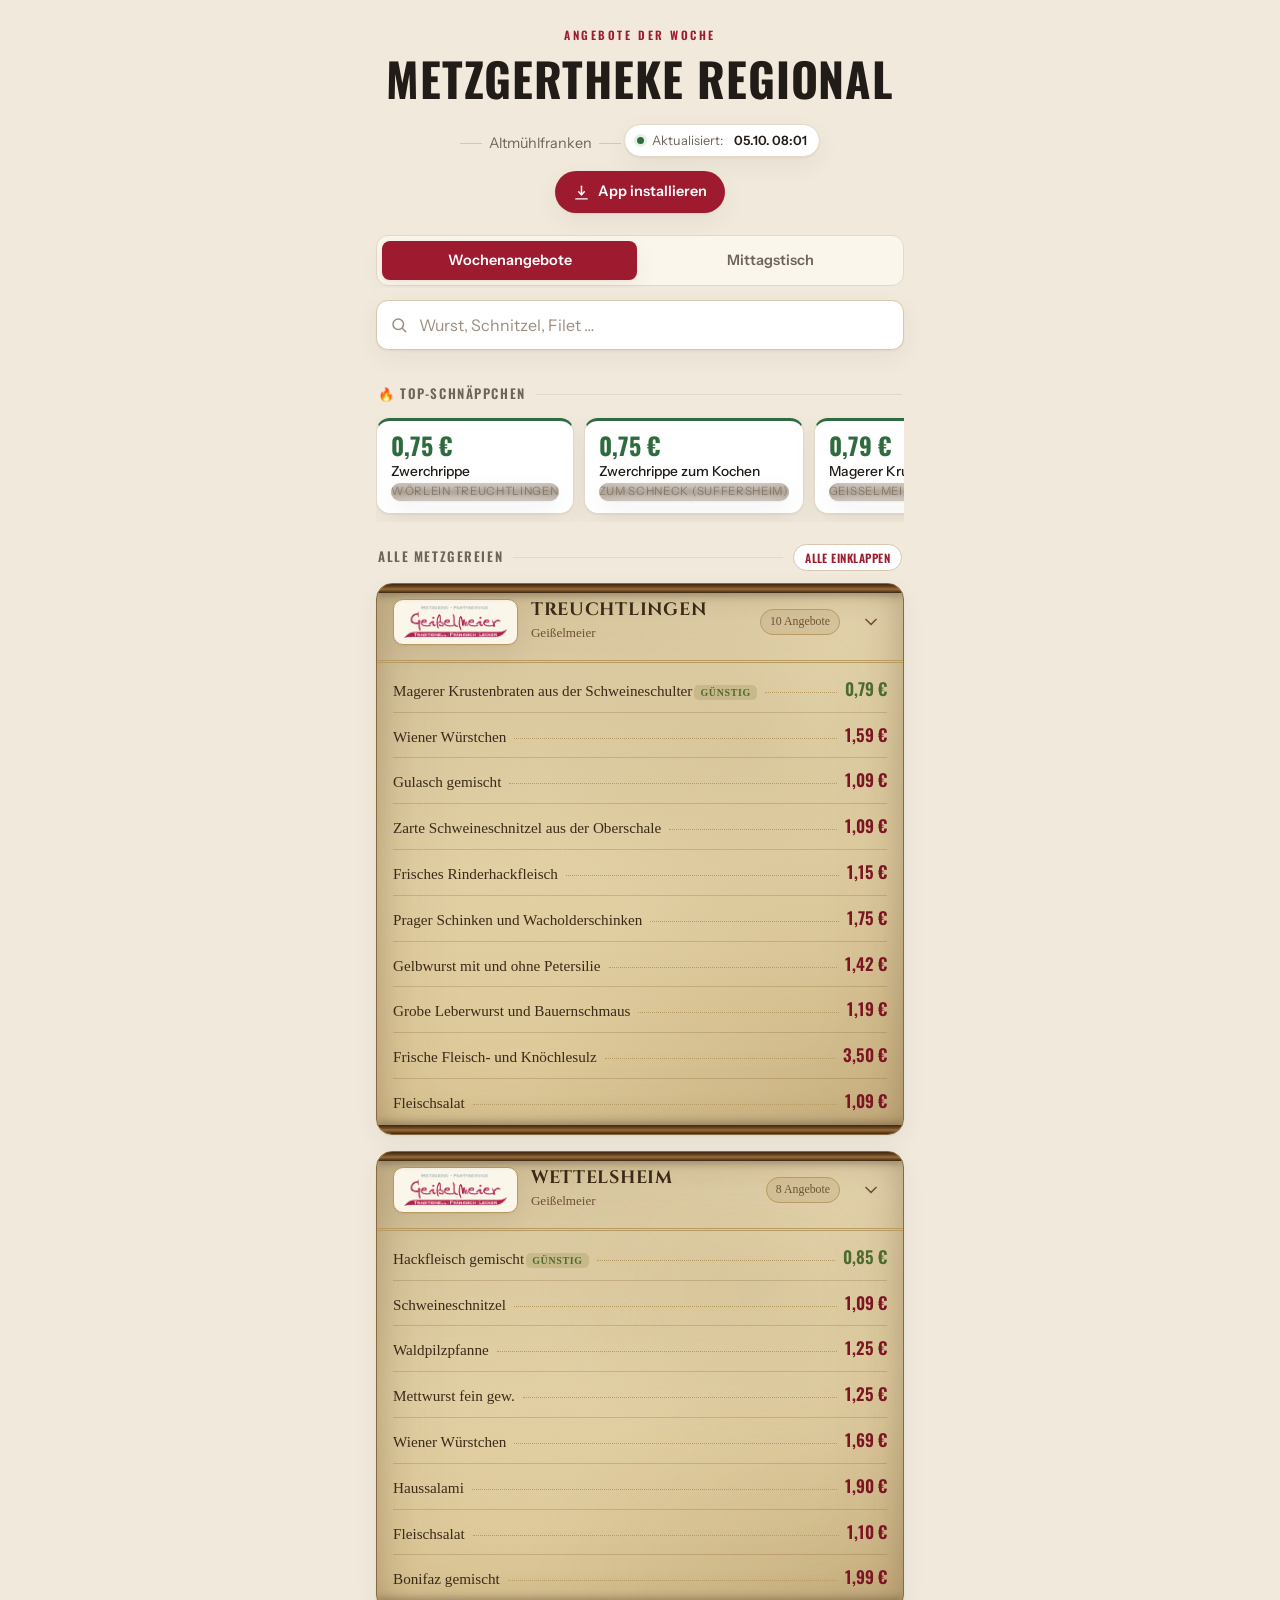
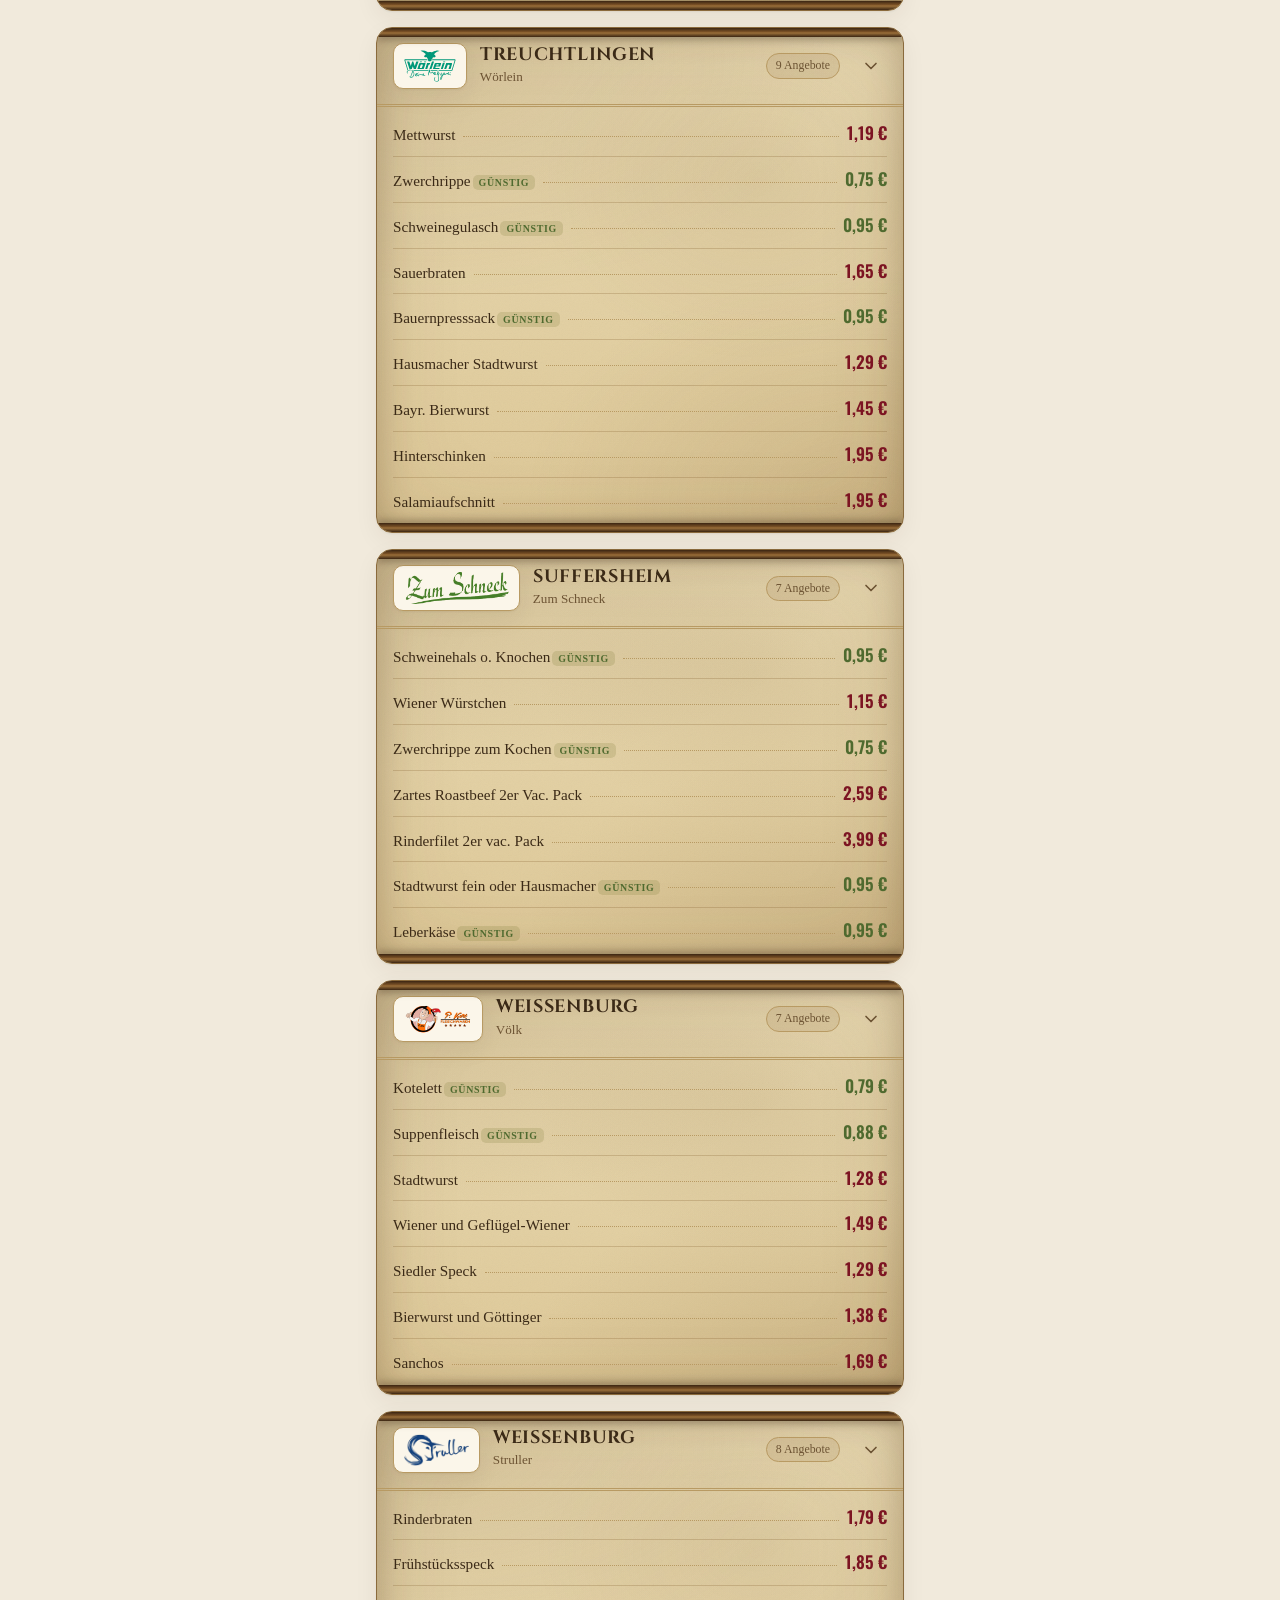
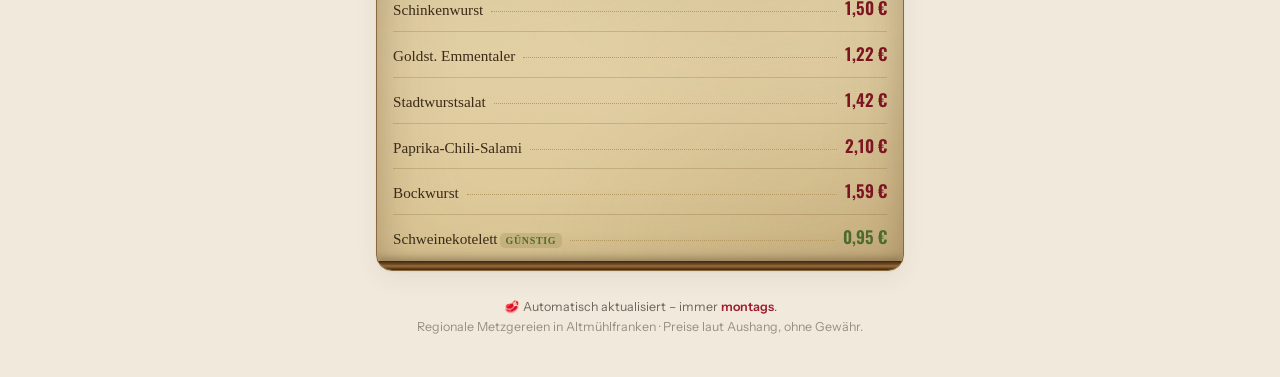
==== index.html @ 132f5a50 "Metzgertheke Online: Web-App + kostenloser Gemini-Scraper (GitHub Actions) + GitHub Pages Portierung" ====
<!doctype html>
<html lang="de">
<head>
<meta charset="utf-8">
<meta name="viewport" content="width=device-width, initial-scale=1, viewport-fit=cover">
<title>Metzgertheke Regional</title>
<meta name="description" content="Wöchentliche Angebote regionaler Metzgereien in Altmühlfranken.">
<meta name="theme-color" content="#F1EADC" media="(prefers-color-scheme: light)">
<meta name="theme-color" content="#161210" media="(prefers-color-scheme: dark)">
<meta name="apple-mobile-web-app-capable" content="yes">
<meta name="mobile-web-app-capable" content="yes">
<meta name="apple-mobile-web-app-title" content="Metzgertheke Regional">
<meta name="apple-mobile-web-app-status-bar-style" content="default">
<link rel="manifest" href="manifest.json">
<link rel="icon" type="image/svg+xml" href="icon.svg">
<link rel="apple-touch-icon" href="apple-touch-icon.png">
<link rel="preconnect" href="https://fonts.googleapis.com">
<link rel="preconnect" href="https://fonts.gstatic.com" crossorigin>
<link rel="stylesheet" href="https://fonts.googleapis.com/css2?family=Oswald:wght@400;500;600;700&family=Instrument+Sans:ital,wght@0,400;0,500;0,600;1,400&family=Cinzel:wght@600;700&display=swap">
<style>
  :root{
    --bg:#F1EADC;--surface:#FFFFFF;--surface-2:#FBF6EC;
    --ink:#211C18;--ink-soft:#6E645A;--ink-faint:#9A8E80;
    --line:#E4D9C6;--line-strong:#D6C7AE;
    --brand:#9E1B2F;--brand-ink:#7C1422;--brand-tint:#F6E6E2;
    --deal:#2F6B3E;--deal-tint:#E4F0E2;--gold:#A9781F;
    --shadow:0 1px 2px rgba(43,30,20,.06),0 8px 24px rgba(43,30,20,.06);
    --radius:16px;
  }
  @media (prefers-color-scheme:dark){:root:not([data-theme="light"]){
    --bg:#161210;--surface:#211A15;--surface-2:#271F18;
    --ink:#F2E9DB;--ink-soft:#B0A392;--ink-faint:#7E7161;
    --line:#33281E;--line-strong:#40331F;
    --brand:#E4586A;--brand-ink:#F0AAB2;--brand-tint:#3A211F;
    --deal:#82CE95;--deal-tint:#22301F;--gold:#D6A64C;
    --shadow:0 1px 2px rgba(0,0,0,.4),0 10px 30px rgba(0,0,0,.35);
  }}
  :root[data-theme="dark"]{
    --bg:#161210;--surface:#211A15;--surface-2:#271F18;
    --ink:#F2E9DB;--ink-soft:#B0A392;--ink-faint:#7E7161;
    --line:#33281E;--line-strong:#40331F;
    --brand:#E4586A;--brand-ink:#F0AAB2;--brand-tint:#3A211F;
    --deal:#82CE95;--deal-tint:#22301F;--gold:#D6A64C;
    --shadow:0 1px 2px rgba(0,0,0,.4),0 10px 30px rgba(0,0,0,.35);
  }
  *{box-sizing:border-box}
  [hidden]{display:none!important}
  html{-webkit-text-size-adjust:100%}
  body{
    margin:0;background:var(--bg);color:var(--ink);
    font-family:"Instrument Sans",system-ui,-apple-system,Segoe UI,Roboto,sans-serif;
    line-height:1.5;-webkit-font-smoothing:antialiased;
    padding:env(safe-area-inset-top) env(safe-area-inset-right) env(safe-area-inset-bottom) env(safe-area-inset-left);
  }
  img{max-width:100%}
  .wrap{max-width:560px;margin:0 auto;padding:0 16px 40px}
  header{position:relative;padding:26px 0 20px;text-align:center}
  .eyebrow{font-family:"Oswald",sans-serif;text-transform:uppercase;letter-spacing:.22em;font-weight:600;font-size:.72rem;color:var(--brand)}
  h1{font-family:"Oswald",sans-serif;font-weight:700;text-transform:uppercase;letter-spacing:.02em;font-size:clamp(2.1rem,9vw,2.9rem);line-height:.98;margin:.28em 0 .18em;text-wrap:balance}
  .region{display:inline-flex;align-items:center;gap:.5em;font-size:.9rem;color:var(--ink-soft)}
  .region::before,.region::after{content:"";width:22px;height:1px;background:var(--line-strong)}
  .stand{margin-top:14px;display:inline-flex;align-items:center;gap:8px;font-size:.8rem;color:var(--ink-soft);background:var(--surface);border:1px solid var(--line);padding:6px 12px;border-radius:999px;box-shadow:var(--shadow)}
  .stand .dot{width:7px;height:7px;border-radius:50%;background:var(--deal);box-shadow:0 0 0 3px var(--deal-tint)}
  .stand b{color:var(--ink);font-weight:600}
  .search{position:sticky;top:0;z-index:5;padding:12px 0;margin-bottom:6px;background:linear-gradient(var(--bg) 78%,transparent)}
  .search input{width:100%;font:inherit;font-size:1rem;color:var(--ink);background:var(--surface);border:1px solid var(--line-strong);border-radius:12px;padding:12px 14px 12px 42px;box-shadow:var(--shadow)}
  .search input::placeholder{color:var(--ink-faint)}
  .search input:focus{outline:none;border-color:var(--brand);box-shadow:0 0 0 3px var(--brand-tint)}
  .search .ico{position:absolute;left:14px;top:50%;transform:translateY(-50%);color:var(--ink-faint);pointer-events:none}
  .tabs{display:flex;gap:6px;background:var(--surface-2);border:1px solid var(--line);border-radius:12px;padding:5px;margin:2px 0 2px}
  .tab{flex:1;font:inherit;font-weight:600;font-size:.9rem;color:var(--ink-soft);background:none;border:none;border-radius:8px;padding:9px 6px;cursor:pointer;-webkit-tap-highlight-color:transparent;transition:background .15s,color .15s}
  .tab.is-active{background:var(--brand);color:#fff;box-shadow:var(--shadow)}
  .tab:disabled{opacity:.45;cursor:not-allowed}
  .tab:focus-visible{outline:none;box-shadow:0 0 0 3px var(--brand-tint)}
  .sec-label{display:flex;align-items:center;gap:10px;font-family:"Oswald",sans-serif;text-transform:uppercase;letter-spacing:.12em;font-weight:600;font-size:.82rem;color:var(--ink-soft);margin:22px 2px 12px}
  .sec-label .line{flex:1;height:1px;background:var(--line)}
  .deals{display:flex;gap:10px;overflow-x:auto;padding:2px 2px 8px;scroll-snap-type:x mandatory;-webkit-overflow-scrolling:touch}
  .deals::-webkit-scrollbar{height:0}
  .deal-card{scroll-snap-align:start;flex:0 0 auto;min-width:150px;background:var(--surface);border:1px solid var(--line);border-top:3px solid var(--deal);border-radius:14px;padding:12px 14px;box-shadow:var(--shadow)}
  .deal-card .price{font-family:"Oswald",sans-serif;font-weight:700;font-size:1.5rem;color:var(--deal);font-variant-numeric:tabular-nums;line-height:1}
  .deal-card .name{font-size:.86rem;font-weight:500;margin:6px 0 3px;line-height:1.25}
  .deal-card .shop{font-size:.72rem;color:var(--ink-faint);text-transform:uppercase;letter-spacing:.06em}
  .shops{display:flex;flex-direction:column;gap:16px}
  .shop{background:var(--surface);border:1px solid var(--line);border-radius:var(--radius);box-shadow:var(--shadow);overflow:hidden}
  .shop-head{display:flex;align-items:center;gap:13px;padding:15px 16px;border-bottom:1px solid var(--line);background:var(--surface-2)}
  .badge{flex:0 0 auto;width:44px;height:44px;border-radius:12px;background:var(--brand);color:#fff;display:grid;place-items:center;font-family:"Oswald",sans-serif;font-weight:700;font-size:1.25rem;box-shadow:inset 0 0 0 1px rgba(255,255,255,.12)}
  .logo-plate{flex:0 0 auto;height:46px;display:flex;align-items:center;justify-content:center;background:#fff;border:1px solid var(--line);border-radius:10px;padding:5px 10px;box-shadow:var(--shadow)}
  .logo-plate img{height:32px;width:auto;max-width:170px;object-fit:contain;display:block}
  .shop-head h2{font-family:"Oswald",sans-serif;font-weight:600;text-transform:uppercase;letter-spacing:.03em;font-size:1.12rem;line-height:1.08;margin:0}
  .shop-head .shopname{font-weight:500;font-size:.82rem;color:var(--ink-soft);margin-top:2px}
  .shop-head .count{margin-left:auto;flex:0 0 auto;align-self:center;font-family:"Oswald",sans-serif;font-weight:500;font-size:.74rem;color:var(--ink-soft);background:var(--bg);border:1px solid var(--line);padding:3px 9px;border-radius:999px;white-space:nowrap}
  .shop-head{cursor:pointer;user-select:none;-webkit-tap-highlight-color:transparent;transition:background-color .18s ease,border-bottom-color .28s ease}
  .shop-head:focus-visible{outline:none;box-shadow:inset 0 0 0 3px var(--brand-tint)}
  .shop.collapsed>.shop-head{border-bottom-color:transparent}
  @media (hover:hover){
    .shop-head:hover{background:color-mix(in srgb,var(--surface-2) 95%,var(--brand))}
    .shop.today .shop-head:hover{background:color-mix(in srgb,var(--brand-tint) 94%,var(--brand))}
    .shop-head:hover .chev{color:var(--brand-ink);background:color-mix(in srgb,var(--brand) 9%,transparent)}
  }
  .shop-head:active{background:color-mix(in srgb,var(--surface-2) 92%,var(--brand))}
  .shop.today .shop-head:active{background:color-mix(in srgb,var(--brand-tint) 90%,var(--brand))}
  .chev{flex:0 0 auto;box-sizing:content-box;width:20px;height:20px;margin-left:2px;padding:6px;border-radius:50%;color:var(--ink-soft);transition:transform .28s cubic-bezier(.22,1,.36,1),color .18s ease,background-color .18s ease}
  .shop.today .chev{color:var(--brand-ink)}
  .shop.collapsed>.shop-head .chev{transform:rotate(-90deg)}
  .shop>.items-wrap{display:grid;grid-template-rows:1fr;transition:grid-template-rows .28s cubic-bezier(.22,1,.36,1),visibility 0s}
  .shop.collapsed>.items-wrap{grid-template-rows:0fr;visibility:hidden;transition:grid-template-rows .28s cubic-bezier(.22,1,.36,1),visibility 0s linear .28s}
  .items-inner{min-height:0;overflow:hidden}
  @media (prefers-reduced-motion:reduce){.shop-head,.chev,.shop>.items-wrap,.shop.collapsed>.items-wrap{transition:none}}
  .toggle-all{flex:0 0 auto;font:inherit;font-weight:600;font-size:.72rem;letter-spacing:.04em;text-transform:uppercase;color:var(--brand);background:var(--surface);border:1px solid var(--line-strong);border-radius:999px;padding:4px 11px;cursor:pointer;-webkit-tap-highlight-color:transparent}
  .toggle-all:hover{background:var(--brand-tint)}
  .toggle-all:focus-visible{outline:none;box-shadow:0 0 0 3px var(--brand-tint)}
  .shop.today{border-color:var(--line-strong)}
  .shop.today .shop-head{background:var(--brand-tint)}
  .today-badge{background:var(--pg-paper);color:var(--pg-accent);border:1.5px solid var(--pg-edge-2);border-radius:50%;box-shadow:inset 0 0 0 2px rgba(124,20,34,.10)}
  .today-badge svg{width:24px;height:24px}
  .today-shop{display:block;font-size:.7rem;font-weight:600;text-transform:uppercase;letter-spacing:.05em;color:var(--ink-faint);margin-bottom:2px}
  .today-empty{color:var(--ink-faint);font-size:.9rem;justify-content:center}
  ul.items{list-style:none;margin:0;padding:4px 16px 10px}
  ul.items li{display:flex;align-items:baseline;gap:8px;padding:9px 0;border-bottom:1px solid var(--line)}
  ul.items li:last-child{border-bottom:none}
  .item-name{font-size:.95rem;font-weight:500}
  .leader{flex:1;border-bottom:1px dotted var(--line-strong);transform:translateY(-3px);min-width:14px}
  .item-price{font-family:"Oswald",sans-serif;font-weight:600;font-size:1.06rem;color:var(--brand-ink);font-variant-numeric:tabular-nums;white-space:nowrap}
  li.cheap .item-price{color:var(--deal)}
  .tag{font-size:.62rem;font-weight:600;text-transform:uppercase;letter-spacing:.07em;color:var(--deal);background:var(--deal-tint);padding:2px 6px;border-radius:5px;margin-left:2px;transform:translateY(-1px)}
  footer{margin-top:26px;text-align:center;font-size:.78rem;color:var(--ink-faint);line-height:1.6}
  footer .auto{color:var(--ink-soft)}
  footer b{color:var(--brand);font-weight:600}
  .noresult,.state{display:none;text-align:center;padding:30px 10px;color:var(--ink-soft)}
  .noresult.show,.state.show{display:block}
  .state .spin{width:26px;height:26px;border:3px solid var(--line-strong);border-top-color:var(--brand);border-radius:50%;margin:0 auto 12px;animation:spin .8s linear infinite}
  @keyframes spin{to{transform:rotate(360deg)}}
  @media (prefers-reduced-motion:reduce){.state .spin{animation:none}}
  @media (prefers-reduced-motion:no-preference){.shop,.deal-card{animation:rise .5s cubic-bezier(.2,.7,.2,1) both}}
  @keyframes rise{from{opacity:0;transform:translateY(8px)}to{opacity:1;transform:none}}

  /* Install button + modal */
  .install-btn{margin-top:14px;display:inline-flex;align-items:center;gap:8px;font:inherit;font-weight:600;font-size:.9rem;color:#fff;background:var(--brand);border:none;border-radius:999px;padding:10px 18px;box-shadow:var(--shadow);cursor:pointer;-webkit-tap-highlight-color:transparent}
  .install-btn:hover{filter:brightness(1.06)}
  .install-btn:focus-visible{outline:none;box-shadow:0 0 0 3px var(--brand-tint)}
  .install-btn svg{width:17px;height:17px}
  .modal{position:fixed;inset:0;z-index:50;display:flex;align-items:flex-end;justify-content:center;background:rgba(20,15,10,.5)}
  @media (min-width:560px){.modal{align-items:center;padding:20px}}
  .modal-card{position:relative;background:var(--surface);color:var(--ink);width:100%;max-width:440px;border:1px solid var(--line);border-radius:20px 20px 0 0;padding:24px 20px 28px}
  @media (min-width:560px){.modal-card{border-radius:20px}}
  @media (prefers-reduced-motion:no-preference){.modal-card{animation:sheet .28s cubic-bezier(.2,.7,.2,1) both}}
  @keyframes sheet{from{opacity:0;transform:translateY(24px)}to{opacity:1;transform:none}}
  .modal-close{position:absolute;top:10px;right:12px;width:34px;height:34px;background:none;border:none;font-size:1.7rem;line-height:1;color:var(--ink-faint);cursor:pointer;border-radius:8px}
  .modal-close:hover{background:var(--surface-2);color:var(--ink)}
  .modal-card h3{font-family:"Oswald",sans-serif;text-transform:uppercase;letter-spacing:.04em;font-size:1.25rem;margin:0 0 4px}
  .modal-sub{color:var(--ink-soft);font-size:.9rem;margin:0 0 18px}
  .steps{list-style:none;margin:0;padding:0;display:flex;flex-direction:column;gap:13px}
  .steps li{display:flex;gap:12px;align-items:flex-start;font-size:.96rem}
  .steps .n{flex:0 0 auto;width:26px;height:26px;border-radius:50%;background:var(--brand);color:#fff;font-family:"Oswald",sans-serif;font-weight:600;display:grid;place-items:center;font-size:.85rem;margin-top:1px}
  .steps b{font-weight:600}
  .steps .ic{display:inline-flex;vertical-align:-4px;width:18px;height:18px;color:var(--brand)}
  .modal-note{margin:18px 0 0;font-size:.82rem;color:var(--ink-soft);line-height:1.5}
  .native-install{margin-top:18px;width:100%;font:inherit;font-weight:600;font-size:1rem;color:#fff;background:var(--brand);border:none;border-radius:12px;padding:13px;cursor:pointer}
  .native-install:hover{filter:brightness(1.06)}

  /* ====== Alte Schriftrolle / Pergament-Look für die Klappkarten ====== */
  .shops{
    --pg-paper:#e9dab2;--pg-paper-2:#ddc795;--pg-ink:#3b2a17;--pg-ink-soft:#6c5333;
    --pg-edge:#b89a63;--pg-edge-2:#8a6a3c;--pg-accent:#7c1422;--pg-deal:#4f6a2f;
    --pg-rod-a:#3b2512;--pg-rod-b:#7a5126;--pg-rod-c:#9a6f3a;--pg-stain:rgba(120,85,35,.16);
  }
  @media (prefers-color-scheme:dark){:root:not([data-theme="light"]) .shops{
    --pg-paper:#2b2117;--pg-paper-2:#352a1c;--pg-ink:#ecdcb8;--pg-ink-soft:#b69c72;
    --pg-edge:#4b3a24;--pg-edge-2:#64502f;--pg-accent:#e4586a;--pg-deal:#9cc47a;
    --pg-rod-a:#191009;--pg-rod-b:#4a3115;--pg-rod-c:#6a4a22;--pg-stain:rgba(0,0,0,.30);
  }}
  :root[data-theme="dark"] .shops{
    --pg-paper:#2b2117;--pg-paper-2:#352a1c;--pg-ink:#ecdcb8;--pg-ink-soft:#b69c72;
    --pg-edge:#4b3a24;--pg-edge-2:#64502f;--pg-accent:#e4586a;--pg-deal:#9cc47a;
    --pg-rod-a:#191009;--pg-rod-b:#4a3115;--pg-rod-c:#6a4a22;--pg-stain:rgba(0,0,0,.30);
  }
  .shop{
    position:relative;
    color:var(--pg-ink);
    border:1px solid var(--pg-edge-2);
    border-radius:var(--radius);
    background:
      url("data:image/svg+xml,%3Csvg xmlns='http://www.w3.org/2000/svg' width='150' height='150'%3E%3Cfilter id='n'%3E%3CfeTurbulence type='fractalNoise' baseFrequency='0.9' numOctaves='2' stitchTiles='stitch'/%3E%3CfeColorMatrix type='saturate' values='0'/%3E%3C/filter%3E%3Crect width='100%25' height='100%25' filter='url(%23n)' opacity='0.06'/%3E%3C/svg%3E"),
      radial-gradient(130% 80% at 10% 6%, var(--pg-stain), transparent 60%),
      radial-gradient(110% 80% at 92% 94%, var(--pg-stain), transparent 58%),
      radial-gradient(70% 60% at 72% 30%, rgba(120,85,35,.10), transparent 60%),
      linear-gradient(180deg, var(--pg-paper), var(--pg-paper-2));
    box-shadow:inset 0 0 34px rgba(90,60,25,.30),inset 0 0 90px rgba(90,60,25,.12),var(--shadow);
  }
  .shop::before,.shop::after{content:"";position:absolute;left:0;right:0;height:9px;z-index:3;pointer-events:none;
    background:linear-gradient(to bottom,var(--pg-rod-a),var(--pg-rod-b) 42%,var(--pg-rod-c) 55%,var(--pg-rod-a))}
  .shop::before{top:0;border-radius:var(--radius) var(--radius) 0 0;box-shadow:0 3px 7px rgba(40,25,10,.28)}
  .shop::after{bottom:0;border-radius:0 0 var(--radius) var(--radius);box-shadow:0 -3px 7px rgba(40,25,10,.28)}
  .shop>.shop-head,.shop>.items-wrap{position:relative;z-index:2}
  .shop .shop-head{background:transparent;box-shadow:none;border-bottom:3px double var(--pg-edge)}
  .shop.collapsed>.shop-head{border-bottom-color:transparent}
  .shop.today .shop-head{background:rgba(124,20,34,.10)}
  @media (hover:hover){
    .shop .shop-head:hover{background:rgba(120,85,35,.10)}
    .shop.today .shop-head:hover{background:rgba(124,20,34,.15)}
    .shop .shop-head:hover .chev{color:var(--pg-accent);background:rgba(120,85,35,.16)}
  }
  .shop .shop-head:active{background:rgba(120,85,35,.16)}
  .shop h2{font-family:"Cinzel",Georgia,serif;font-weight:700;letter-spacing:.04em;color:var(--pg-ink)}
  .shop .shopname,.shop .item-name,.shop .today-shop{font-family:Georgia,"Times New Roman",serif}
  .shop .shopname,.shop .today-shop{color:var(--pg-ink-soft)}
  .shop .item-name{color:var(--pg-ink)}
  .shop .chev{color:var(--pg-ink-soft)}
  .shop.today .chev{color:var(--pg-accent)}
  .shop .count{font-family:Georgia,serif;color:var(--pg-ink-soft);background:rgba(120,85,35,.10);border-color:var(--pg-edge)}
  .shop .item-price{color:var(--pg-accent)}
  .shop li.cheap .item-price{color:var(--pg-deal)}
  .shop .tag{color:var(--pg-deal);background:rgba(110,110,40,.18)}
  .shop ul.items li{border-bottom-color:rgba(120,85,35,.24)}
  .shop .leader{border-bottom-color:var(--pg-edge)}
  .shop .logo-plate{background:#fbf6ea;border-color:var(--pg-edge)}
</style>
</head>
<body>
<div class="wrap">
  <header>
    <div class="eyebrow">Angebote der Woche</div>
    <h1>Metzgertheke Regional</h1>
    <div class="region">Altmühlfranken</div>
    <div class="stand"><span class="dot"></span>Aktualisiert:&nbsp;<b id="stand">–</b></div>
    <div>
      <button id="installBtn" class="install-btn" hidden>
        <svg viewBox="0 0 24 24" fill="none" stroke="currentColor" stroke-width="2" stroke-linecap="round" stroke-linejoin="round"><path d="M12 3v12"/><path d="m8 11 4 4 4-4"/><path d="M4 21h16"/></svg>
        App installieren
      </button>
    </div>
  </header>

  <div class="tabs" role="tablist">
    <button class="tab is-active" data-mode="offers" role="tab">Wochenangebote</button>
    <button class="tab" data-mode="lunch" role="tab">Mittagstisch</button>
  </div>

  <div class="search">
    <svg class="ico" width="18" height="18" viewBox="0 0 24 24" fill="none" stroke="currentColor" stroke-width="2" stroke-linecap="round"><circle cx="11" cy="11" r="7"/><path d="m21 21-4.3-4.3"/></svg>
    <input id="q" type="search" inputmode="search" placeholder="Wurst, Schnitzel, Filet …" aria-label="Durchsuchen">
  </div>

  <div class="state show" id="loading"><div class="spin"></div>Angebote werden geladen …</div>
  <div class="state" id="error">Angebote konnten nicht geladen werden.<br>Bitte später erneut versuchen.</div>

  <section id="deals-wrap" hidden>
    <div class="sec-label">🔥 Top-Schnäppchen <span class="line"></span></div>
    <div class="deals" id="deals"></div>
  </section>

  <div class="sec-label" id="shops-label" hidden><span id="shops-label-text">Alle Metzgereien</span> <span class="line"></span><button id="toggleAll" class="toggle-all" type="button" hidden>Alle einklappen</button></div>
  <div class="shops" id="shops"></div>
  <div class="noresult" id="noresult">Keine Angebote gefunden für „<span id="qecho"></span>".</div>

  <footer>
    <div class="auto">🥩 Automatisch aktualisiert – immer <b>montags</b>.</div>
    <div>Regionale Metzgereien in Altmühlfranken · Preise laut Aushang, ohne Gewähr.</div>
  </footer>
</div>

<div class="modal" id="installModal" hidden>
  <div class="modal-card" role="dialog" aria-modal="true" aria-labelledby="imTitle">
    <button class="modal-close" id="installClose" aria-label="Schließen">&times;</button>
    <h3 id="imTitle">Als App installieren</h3>
    <p class="modal-sub">Leg dir die Metzgertheke wie eine App auf den Startbildschirm.</p>
    <div id="installBody"></div>
  </div>
</div>

<script>
const CHEAP_MAX = 1.00;
let MODE = "offers";              // "offers" | "lunch"
let OFFERS = null, LUNCH = null;
const active = () => MODE === "lunch" ? LUNCH : OFFERS;

const eur = n => n.toLocaleString("de-DE",{minimumFractionDigits:2,maximumFractionDigits:2}) + " €";
const norm = s => (s||"").toLowerCase();
const initials = s => (s||"").replace(/^(Zum|Zur|Die|Der|Das)\s+/i,"").trim().charAt(0).toUpperCase() || "•";

// Echte Logos je Metzgerei (nach Namensteil im Titel). Ohne Logo -> Monogramm.
const SHOP_META = [
  { test:/gei[sß]elmeier/i, logo:"logos/geisselmeier.png", brand:"Geißelmeier" },
  { test:/v[oö]lk/i,        logo:"logos/voelk.png",        brand:"Völk" },
  { test:/struller/i,       logo:"logos/struller.png",     brand:"Struller" },
  { test:/w[öo]rlein/i,     logo:"logos/woerlein.svg",     brand:"Wörlein" },
  { test:/schneck/i,        logo:"logos/schneck.png",      brand:"Zum Schneck" },
];
const metaFor = t => SHOP_META.find(m => m.test.test(t)) || null;
const locationOf = (t, brand) => {
  let s = t || "";
  if (brand) s = s.replace(new RegExp(brand, "i"), "");
  return s.replace(/[()]/g, "").trim() || t;
};

const el = id => document.getElementById(id);
const elDeals=el("deals"), elShops=el("shops"), elNo=el("noresult"), elQecho=el("qecho"), elToggleAll=el("toggleAll");
const escAttr = s => (s||"").replace(/&/g,"&amp;").replace(/"/g,"&quot;");
const COLLAPSED = (()=>{ try{ return new Set(JSON.parse(localStorage.getItem("mt_collapsed")||"[]")); }catch(e){ return new Set(); } })();
const saveCollapsed = ()=>{ try{ localStorage.setItem("mt_collapsed", JSON.stringify([...COLLAPSED])); }catch(e){} };
const shopTitles = ()=>{ const D=active(); return (D&&D.shops) ? D.shops.map(s=>s.title) : []; };
const allCollapsed = ()=>{ const t=shopTitles(); return t.length>0 && t.every(x=>COLLAPSED.has(x)); };
const updateToggleAll = ()=>{ if(elToggleAll) elToggleAll.textContent = allCollapsed() ? "Alle ausklappen" : "Alle einklappen"; };

function buildDeals(){
  const D = active(); if(!D) return [];
  const all=[];
  D.shops.forEach(sh => (sh.items||[]).forEach(([name,price]) =>
    (typeof price==="number") && all.push({name,price,shop:sh.title})));
  return all.filter(i=>i.price<=CHEAP_MAX).sort((a,b)=>a.price-b.price).slice(0,7);
}

function render(){
  const DATA = active();
  const q = norm((el("q").value||"").trim());
  const lunch = MODE === "lunch";

  if(lunch || !DATA){
    el("deals-wrap").hidden = true;
  } else {
    const deals=buildDeals().filter(d=>!q||norm(d.name).includes(q));
    el("deals-wrap").hidden = deals.length===0;
    elDeals.innerHTML=deals.map(d=>`
      <div class="deal-card">
        <div class="price">${eur(d.price)}</div>
        <div class="name">${d.name}</div>
        <div class="shop">${d.shop}</div>
      </div>`).join("");
  }

  const unit = lunch ? "Gerichte" : "Angebote";

  let todayHtml = "";
  if(lunch && DATA && !q){
    const dow = new Date().getDay();
    const dayAbbr = ["So","Mo","Di","Mi","Do","Fr","Sa"][dow];
    const dayName = ["Sonntag","Montag","Dienstag","Mittwoch","Donnerstag","Freitag","Samstag"][dow];
    const re = new RegExp("^"+dayAbbr+"\\b\\s*·?\\s*");
    let tcount=0; const trows=[];
    (DATA.shops||[]).forEach(sh=>{
      (sh.items||[]).forEach(([name,price])=>{
        if(re.test((name||"").trim())){
          tcount++;
          const dish=(name||"").trim().replace(re,"").trim();
          const hasPrice=typeof price==="number";
          const priceHtml=hasPrice?`<span class="leader"></span><span class="item-price">${eur(price)}</span>`:"";
          trows.push(`<li><span class="item-name"><span class="today-shop">${sh.title}</span>${dish}</span>${priceHtml}</li>`);
        }
      });
    });
    const tcollapsed = COLLAPSED.has("__today__");
    const tbody = tcount ? trows.join("") : `<li class="today-empty">Heute (${dayName}) kein Mittagstisch hinterlegt.</li>`;
    todayHtml = `<article class="shop today${tcollapsed?' collapsed':''}" data-title="__today__">
      <div class="shop-head" role="button" tabindex="0" aria-expanded="${tcollapsed?'false':'true'}">
        <div class="badge today-badge"><svg viewBox="0 0 24 24" fill="none" stroke="currentColor" stroke-width="1.9" stroke-linecap="round" stroke-linejoin="round" aria-hidden="true"><path d="m16 2-2.3 2.3a3 3 0 0 0 0 4.2l1.8 1.8a3 3 0 0 0 4.2 0L22 8"/><path d="M15 15 3.3 3.3a4.2 4.2 0 0 0 0 6l7.3 7.3c.7.7 2 .7 2.8 0L15 15Zm0 0 7 7"/><path d="m2.1 21.8 6.4-6.3"/><path d="m19 5-7 7"/></svg></div>
        <div><h2>Heute</h2><div class="shopname">${dayName}</div></div>
        <div class="count">${tcount} ${tcount===1?"Gericht":"Gerichte"}</div>
        <svg class="chev" viewBox="0 0 24 24" fill="none" stroke="currentColor" stroke-width="2" stroke-linecap="round" stroke-linejoin="round" aria-hidden="true" focusable="false"><path d="m6 9 6 6 6-6"/></svg>
      </div>
      <div class="items-wrap"${tcollapsed?' inert':''}><div class="items-inner"><ul class="items">${tbody}</ul></div></div>
    </article>`;
  }

  let any=false;
  elShops.innerHTML=todayHtml+(DATA ? DATA.shops : []).map(sh=>{
    const items=(sh.items||[]).filter(([name])=>!q||norm(name).includes(q));
    if(!items.length) return "";
    any=true;
    const rows=items.map(([name,price])=>{
      const hasPrice = typeof price==="number";
      const cheap = !lunch && hasPrice && price<=CHEAP_MAX;
      const priceHtml = hasPrice ? `<span class="leader"></span><span class="item-price">${eur(price)}</span>` : "";
      return `<li class="${cheap?'cheap':''}">
        <span class="item-name">${name}${cheap?'<span class="tag">günstig</span>':''}</span>
        ${priceHtml}
      </li>`;
    }).join("");
    const meta = metaFor(sh.title);
    const brandBlock = (meta && meta.logo)
      ? `<div class="logo-plate"><img src="${meta.logo}" alt="${meta.brand}" loading="lazy"></div>`
      : `<div class="badge">${initials(sh.title)}</div>`;
    const titleBlock = meta
      ? `<h2>${locationOf(sh.title, meta.brand)}</h2><div class="shopname">${meta.brand}</div>`
      : `<h2>${sh.title}</h2>`;
    const isCollapsed = !q && COLLAPSED.has(sh.title);
    return `<article class="shop${isCollapsed?' collapsed':''}" data-title="${escAttr(sh.title)}">
      <div class="shop-head" role="button" tabindex="0" aria-expanded="${isCollapsed?'false':'true'}">
        ${brandBlock}
        <div>${titleBlock}</div>
        <div class="count">${items.length} ${unit}</div>
        <svg class="chev" viewBox="0 0 24 24" fill="none" stroke="currentColor" stroke-width="2" stroke-linecap="round" stroke-linejoin="round" aria-hidden="true" focusable="false"><path d="m6 9 6 6 6-6"/></svg>
      </div>
      <div class="items-wrap"${isCollapsed?' inert':''}><div class="items-inner"><ul class="items">${rows}</ul></div></div>
    </article>`;
  }).join("");

  el("shops-label").hidden = !any && !todayHtml;
  if(elToggleAll) elToggleAll.hidden = !any;
  updateToggleAll();
  elQecho.textContent=(el("q").value||"").trim();
  elNo.classList.toggle("show", !any && !todayHtml);
}

function applyMode(){
  const D = active();
  el("stand").textContent = (D && D.updated) || "–";
  el("shops-label-text").textContent = MODE==="lunch" ? "Mittagstisch · Mo–Fr" : "Alle Metzgereien";
  el("q").placeholder = MODE==="lunch" ? "Schnitzel, Braten, Fisch …" : "Wurst, Schnitzel, Filet …";
  document.querySelectorAll(".tab").forEach(t=>t.classList.toggle("is-active", t.dataset.mode===MODE));
  render();
}
function setMode(m){ if(m===MODE) return; MODE=m; applyMode(); }

Promise.all([
  fetch("data.json?v="+Date.now(),{cache:"no-store"}).then(r=>r.ok?r.json():null).catch(()=>null),
  fetch("mittagstisch.json?v="+Date.now(),{cache:"no-store"}).then(r=>r.ok?r.json():null).catch(()=>null),
]).then(([offers,lunch])=>{
  OFFERS=offers; LUNCH=lunch;
  el("loading").classList.remove("show");
  if(!OFFERS && !LUNCH){ el("error").classList.add("show"); return; }
  const lunchTab = document.querySelector('.tab[data-mode="lunch"]');
  if(!LUNCH && lunchTab) lunchTab.disabled = true;
  if(!OFFERS) MODE = "lunch";
  document.querySelectorAll(".tab").forEach(t=>t.addEventListener("click",()=>{ if(!t.disabled) setMode(t.dataset.mode); }));
  el("q").addEventListener("input", render);
  elShops.addEventListener("click", e=>{
    const head = e.target.closest(".shop-head"); if(!head) return;
    const art = head.closest(".shop"); if(!art) return;
    const title = art.getAttribute("data-title");
    const collapse = !art.classList.contains("collapsed");
    art.classList.toggle("collapsed", collapse);
    head.setAttribute("aria-expanded", collapse ? "false" : "true");
    const wrap = art.querySelector(".items-wrap"); if(wrap) wrap.inert = collapse;
    if(collapse) COLLAPSED.add(title); else COLLAPSED.delete(title);
    saveCollapsed(); updateToggleAll();
  });
  elShops.addEventListener("keydown", e=>{
    if((e.key==="Enter"||e.key===" ") && e.target.classList && e.target.classList.contains("shop-head")){ e.preventDefault(); e.target.click(); }
  });
  if(elToggleAll) elToggleAll.addEventListener("click", ()=>{
    el("q").value = "";
    const titles = shopTitles();
    if(allCollapsed()) titles.forEach(t=>COLLAPSED.delete(t));
    else titles.forEach(t=>COLLAPSED.add(t));
    saveCollapsed(); render();
  });
  applyMode();
});

/* ---- Install-Button + Anleitung ---- */
(function(){
  const btn=el("installBtn"), modal=el("installModal"), body=el("installBody"), closeBtn=el("installClose");
  let deferredPrompt=null;
  const standalone=()=>window.matchMedia("(display-mode: standalone)").matches || window.navigator.standalone===true;
  const isIOS=()=>/iphone|ipad|ipod/i.test(navigator.userAgent) || (navigator.platform==="MacIntel" && navigator.maxTouchPoints>1);
  const isAndroid=()=>/android/i.test(navigator.userAgent);
  const shareIcon='<svg class="ic" viewBox="0 0 24 24" fill="none" stroke="currentColor" stroke-width="2" stroke-linecap="round" stroke-linejoin="round"><path d="M12 3v13"/><path d="m8 7 4-4 4 4"/><path d="M5 12v7a2 2 0 0 0 2 2h10a2 2 0 0 0 2-2v-7"/></svg>';

  const bodyUniversal=()=>'<ol class="steps">'
    +'<li><span class="n">1</span><div>Öffne das <b>Menü deines Browsers</b>:<br>'
      +'am <b>iPhone</b> unten auf <b>Teilen</b> '+shareIcon+' &nbsp;·&nbsp; bei <b>Android</b> oben auf die <b>drei Punkte ⋮</b></div></li>'
    +'<li><span class="n">2</span><div>Tippe auf <b>„Zum Home-Bildschirm"</b> (bzw. <b>„App installieren"</b>)</div></li>'
    +'<li><span class="n">3</span><div>Mit <b>„Hinzufügen"</b> / <b>„Installieren"</b> bestätigen – fertig ✅</div></li>'
    +'</ol>';

  function openModal(){
    let html = "";
    if(deferredPrompt) html += '<button class="native-install" id="nativeInstall">Jetzt installieren</button>';
    html += bodyUniversal();
    body.innerHTML = html;
    if(deferredPrompt) el("nativeInstall").addEventListener("click", doNative);
    modal.hidden = false;
  }
  const closeModal=()=>{ modal.hidden=true; };
  async function doNative(){
    if(!deferredPrompt) return;
    deferredPrompt.prompt();
    const c=await deferredPrompt.userChoice; deferredPrompt=null;
    if(c && c.outcome==="accepted"){ btn.hidden=true; closeModal(); }
  }

  window.addEventListener("beforeinstallprompt", e=>{ e.preventDefault(); deferredPrompt=e; if(!standalone()) btn.hidden=false; });
  window.addEventListener("appinstalled", ()=>{ deferredPrompt=null; btn.hidden=true; closeModal(); });
  btn.addEventListener("click", openModal);
  closeBtn.addEventListener("click", closeModal);
  modal.addEventListener("click", e=>{ if(e.target===modal) closeModal(); });
  document.addEventListener("keydown", e=>{ if(e.key==="Escape" && !modal.hidden) closeModal(); });

  if(!standalone()) btn.hidden=false;   // im Browser sichtbar; als App ausgeblendet
})();
</script>
</body>
</html>
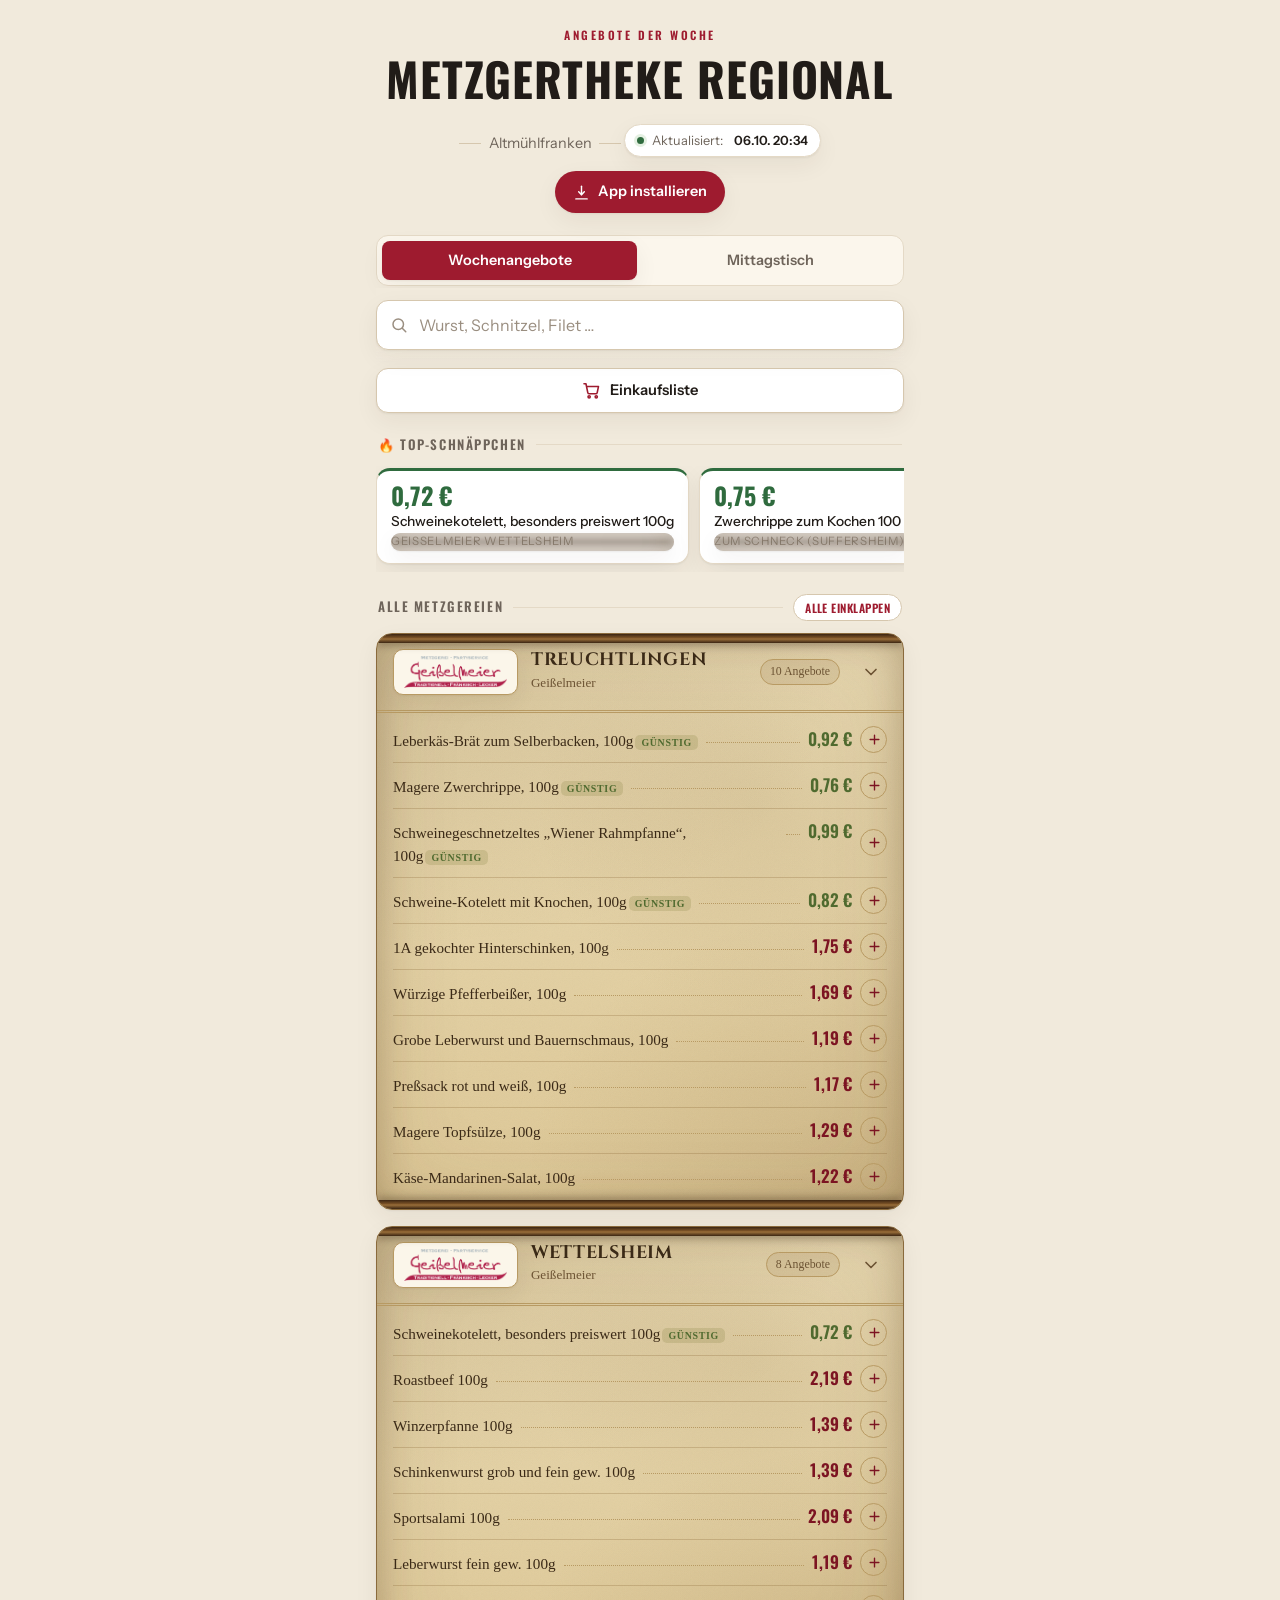
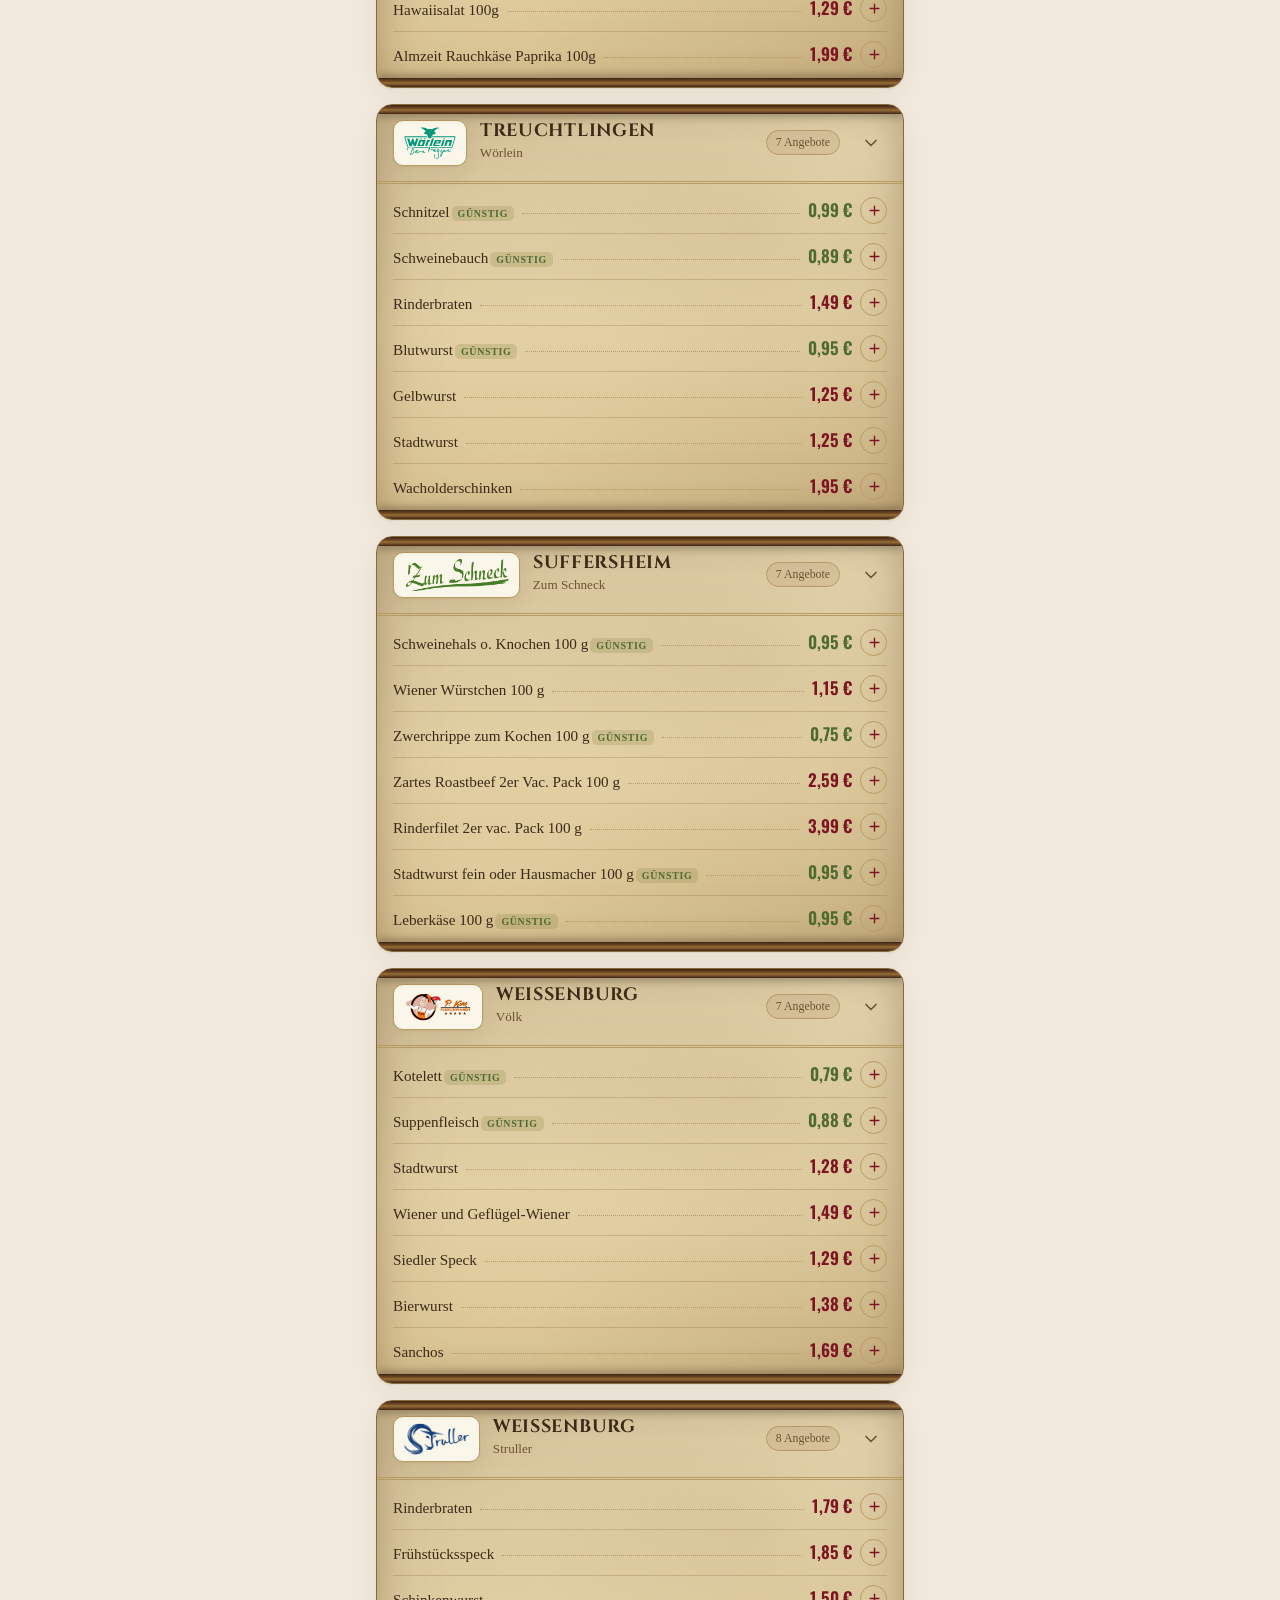
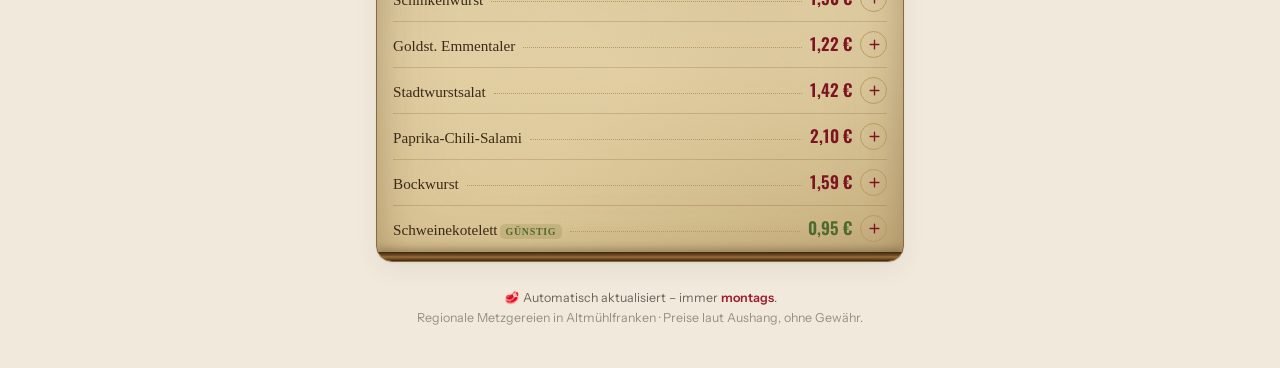
==== commit c0aca83b: "Phase 1 App-Features: Einkaufsliste + Offline (Service Worker) - Einkaufsliste: pro Angebot "+"-Butt" ====
--- a/index.html
+++ b/index.html
@@ -158,6 +158,39 @@
   .native-install{margin-top:18px;width:100%;font:inherit;font-weight:600;font-size:1rem;color:#fff;background:var(--brand);border:none;border-radius:12px;padding:13px;cursor:pointer}
   .native-install:hover{filter:brightness(1.06)}
 
+  /* ====== Einkaufsliste ====== */
+  .toolbar{display:flex;gap:8px;margin:2px 0 2px}
+  .list-btn{flex:1;display:inline-flex;align-items:center;justify-content:center;gap:9px;font:inherit;font-weight:600;font-size:.92rem;color:var(--ink);background:var(--surface);border:1px solid var(--line-strong);border-radius:12px;padding:10px 12px;cursor:pointer;-webkit-tap-highlight-color:transparent;box-shadow:var(--shadow)}
+  .list-btn:hover{border-color:var(--brand)}
+  .list-btn:focus-visible{outline:none;box-shadow:0 0 0 3px var(--brand-tint)}
+  .list-btn svg{width:19px;height:19px;color:var(--brand)}
+  .list-btn .cnt{min-width:20px;height:20px;padding:0 6px;border-radius:999px;background:var(--brand);color:#fff;font-size:.72rem;font-weight:700;display:inline-grid;place-items:center}
+  .list-btn .cnt[hidden]{display:none!important}
+  .add{flex:0 0 auto;margin-left:auto;width:27px;height:27px;border-radius:50%;border:1px solid var(--pg-edge,var(--line-strong));background:transparent;color:var(--pg-accent,var(--brand));cursor:pointer;display:grid;place-items:center;-webkit-tap-highlight-color:transparent;transition:background .15s,transform .1s;align-self:center}
+  .add svg{width:15px;height:15px}
+  .add:hover{background:rgba(124,20,34,.10)}
+  .add:active{transform:scale(.88)}
+  .add.in{background:var(--pg-accent,var(--brand));color:#fff;border-color:transparent}
+  .list-items{list-style:none;margin:0;padding:0;max-height:52vh;overflow:auto}
+  .list-items li{display:flex;align-items:center;gap:10px;padding:10px 2px;border-bottom:1px solid var(--line)}
+  .list-items li:last-child{border-bottom:none}
+  .list-items .chk{flex:0 0 auto;width:24px;height:24px;border-radius:7px;border:1.5px solid var(--line-strong);background:var(--surface);display:grid;place-items:center;cursor:pointer;color:var(--deal);padding:0}
+  .list-items .chk svg{width:16px;height:16px;opacity:0}
+  .list-items li.done .chk{border-color:var(--deal)}
+  .list-items li.done .chk svg{opacity:1}
+  .list-items li.done .li-name{text-decoration:line-through;color:var(--ink-faint)}
+  .li-main{flex:1;min-width:0;cursor:pointer}
+  .li-name{font-size:.95rem;font-weight:500}
+  .li-shop{font-size:.72rem;color:var(--ink-faint)}
+  .li-price{font-family:"Oswald",sans-serif;font-weight:600;color:var(--brand-ink);font-variant-numeric:tabular-nums;white-space:nowrap}
+  .li-del{flex:0 0 auto;background:none;border:none;color:var(--ink-faint);font-size:1.4rem;line-height:1;cursor:pointer;padding:2px 6px}
+  .li-del:hover{color:var(--brand)}
+  .list-empty{text-align:center;color:var(--ink-faint);padding:26px 4px;line-height:1.6}
+  .list-total{font-size:.82rem;color:var(--ink-soft);margin-top:12px;text-align:right}
+  .list-foot{display:flex;gap:8px;margin-top:14px}
+  .list-foot button{flex:1;font:inherit;font-weight:600;font-size:.92rem;border-radius:12px;padding:11px;cursor:pointer;border:1px solid var(--line-strong);background:var(--surface);color:var(--ink)}
+  .list-foot .share{background:var(--brand);color:#fff;border-color:transparent}
+
   /* ====== Alte Schriftrolle / Pergament-Look für die Klappkarten ====== */
   .shops{
     --pg-paper:#e9dab2;--pg-paper-2:#ddc795;--pg-ink:#3b2a17;--pg-ink-soft:#6c5333;
@@ -241,6 +274,13 @@
     <input id="q" type="search" inputmode="search" placeholder="Wurst, Schnitzel, Filet …" aria-label="Durchsuchen">
   </div>
 
+  <div class="toolbar">
+    <button id="listBtn" class="list-btn" type="button" aria-haspopup="dialog">
+      <svg viewBox="0 0 24 24" fill="none" stroke="currentColor" stroke-width="2" stroke-linecap="round" stroke-linejoin="round"><circle cx="9" cy="20" r="1.4"/><circle cx="18" cy="20" r="1.4"/><path d="M2.5 3.5H5l2.3 11.1a2 2 0 0 0 2 1.6h7.9a2 2 0 0 0 2-1.6L20.8 7H6.2"/></svg>
+      Einkaufsliste <span class="cnt" id="listCnt" hidden>0</span>
+    </button>
+  </div>
+
   <div class="state show" id="loading"><div class="spin"></div>Angebote werden geladen …</div>
   <div class="state" id="error">Angebote konnten nicht geladen werden.<br>Bitte später erneut versuchen.</div>
 
@@ -265,6 +305,14 @@
     <h3 id="imTitle">Als App installieren</h3>
     <p class="modal-sub">Leg dir die Metzgertheke wie eine App auf den Startbildschirm.</p>
     <div id="installBody"></div>
+  </div>
+</div>
+
+<div class="modal" id="listModal" hidden>
+  <div class="modal-card" role="dialog" aria-modal="true" aria-labelledby="listTitle">
+    <button class="modal-close" id="listClose" aria-label="Schließen">&times;</button>
+    <h3 id="listTitle">🛒 Einkaufsliste</h3>
+    <div id="listBody"></div>
   </div>
 </div>
 
@@ -344,7 +392,7 @@
           const dish=(name||"").trim().replace(re,"").trim();
           const hasPrice=typeof price==="number";
           const priceHtml=hasPrice?`<span class="leader"></span><span class="item-price">${eur(price)}</span>`:"";
-          trows.push(`<li><span class="item-name"><span class="today-shop">${sh.title}</span>${dish}</span>${priceHtml}</li>`);
+          trows.push(`<li><span class="item-name"><span class="today-shop">${sh.title}</span>${dish}</span>${priceHtml}${addBtnHtml(dish, sh.title, price)}</li>`);
         }
       });
     });
@@ -373,6 +421,7 @@
       return `<li class="${cheap?'cheap':''}">
         <span class="item-name">${name}${cheap?'<span class="tag">günstig</span>':''}</span>
         ${priceHtml}
+        ${addBtnHtml(name, sh.title, price)}
       </li>`;
     }).join("");
     const meta = metaFor(sh.title);
@@ -424,6 +473,8 @@
   document.querySelectorAll(".tab").forEach(t=>t.addEventListener("click",()=>{ if(!t.disabled) setMode(t.dataset.mode); }));
   el("q").addEventListener("input", render);
   elShops.addEventListener("click", e=>{
+    const addb = e.target.closest(".add");
+    if(addb){ e.stopPropagation(); toggleListItem(addb); return; }
     const head = e.target.closest(".shop-head"); if(!head) return;
     const art = head.closest(".shop"); if(!art) return;
     const title = art.getAttribute("data-title");
@@ -488,6 +539,90 @@
 
   if(!standalone()) btn.hidden=false;   // im Browser sichtbar; als App ausgeblendet
 })();
+
+/* ---- Einkaufsliste ---- */
+const PLUS_SVG = '<svg viewBox="0 0 24 24" fill="none" stroke="currentColor" stroke-width="2.2" stroke-linecap="round"><path d="M12 5v14M5 12h14"/></svg>';
+const CHECK_SVG = '<svg viewBox="0 0 24 24" fill="none" stroke="currentColor" stroke-width="2.6" stroke-linecap="round" stroke-linejoin="round"><path d="M20 6 9 17l-5-5"/></svg>';
+const LIST = (()=>{ try{ return JSON.parse(localStorage.getItem("mt_list")||"[]"); }catch(e){ return []; } })();
+const listKey = (name, shop) => (name||"")+"@@"+(shop||"");
+const listHas = k => LIST.some(x=>x.k===k);
+const saveList = ()=>{ try{ localStorage.setItem("mt_list", JSON.stringify(LIST)); }catch(e){} };
+const escHtml = s => (s||"").replace(/&/g,"&amp;").replace(/</g,"&lt;").replace(/>/g,"&gt;");
+
+function addBtnHtml(name, shop, price){
+  const k = listKey(name, shop);
+  const inList = listHas(k);
+  const p = (typeof price==="number") ? price : "";
+  return `<button class="add${inList?' in':''}" type="button" aria-label="Zur Einkaufsliste hinzufügen"`
+    + ` data-k="${escAttr(k)}" data-n="${escAttr(name)}" data-s="${escAttr(shop)}" data-p="${p}">`
+    + (inList ? CHECK_SVG : PLUS_SVG) + `</button>`;
+}
+function updateListBadge(){
+  const b = el("listCnt"); if(!b) return;
+  b.textContent = LIST.length; b.hidden = LIST.length===0;
+}
+function toggleListItem(btn){
+  const k = btn.getAttribute("data-k");
+  const i = LIST.findIndex(x=>x.k===k);
+  if(i>=0){ LIST.splice(i,1); btn.classList.remove("in"); btn.innerHTML = PLUS_SVG; }
+  else{
+    const p = btn.getAttribute("data-p");
+    LIST.push({ k, n: btn.getAttribute("data-n"), s: btn.getAttribute("data-s"), p: p===""?null:parseFloat(p), done:false });
+    btn.classList.add("in"); btn.innerHTML = CHECK_SVG;
+  }
+  saveList(); updateListBadge();
+}
+function refreshAddButtons(){
+  document.querySelectorAll(".add").forEach(b=>{
+    const inL = listHas(b.getAttribute("data-k"));
+    b.classList.toggle("in", inL);
+    b.innerHTML = inL ? CHECK_SVG : PLUS_SVG;
+  });
+}
+(function(){
+  const modal=el("listModal"), body=el("listBody"), openBtn=el("listBtn"), closeBtn=el("listClose");
+  function renderBody(){
+    if(!LIST.length){ body.innerHTML = '<div class="list-empty">Deine Liste ist leer.<br>Tippe bei einem Angebot auf <b>+</b>, um es hinzuzufügen.</div>'; return; }
+    const rows = LIST.map((x,idx)=>{
+      const price = (typeof x.p==="number") ? `<span class="li-price">${eur(x.p)}</span>` : "";
+      return `<li class="${x.done?'done':''}" data-i="${idx}">
+        <button class="chk" type="button" aria-label="Erledigt">${CHECK_SVG}</button>
+        <div class="li-main"><div class="li-name">${escHtml(x.n)}</div><div class="li-shop">${escHtml(x.s)}</div></div>
+        ${price}
+        <button class="li-del" type="button" aria-label="Entfernen">&times;</button>
+      </li>`;
+    }).join("");
+    const total = LIST.reduce((s,x)=> s + (typeof x.p==="number"?x.p:0), 0);
+    const totalHtml = total>0 ? `<div class="list-total">Summe (nur bepreiste Artikel): <b>${eur(total)}</b></div>` : "";
+    body.innerHTML = `<ul class="list-items">${rows}</ul>${totalHtml}`
+      + `<div class="list-foot"><button class="share" id="listShare" type="button">Teilen</button>`
+      + `<button id="listClear" type="button">Leeren</button></div>`;
+    el("listShare").onclick = share;
+    el("listClear").onclick = ()=>{ LIST.length=0; saveList(); updateListBadge(); renderBody(); refreshAddButtons(); };
+  }
+  body.addEventListener("click", e=>{
+    const li = e.target.closest("li[data-i]"); if(!li) return;
+    const i = +li.getAttribute("data-i");
+    if(e.target.closest(".li-del")){ LIST.splice(i,1); saveList(); updateListBadge(); renderBody(); refreshAddButtons(); return; }
+    if(e.target.closest(".chk") || e.target.closest(".li-main")){ LIST[i].done=!LIST[i].done; saveList(); li.classList.toggle("done", LIST[i].done); }
+  });
+  function share(){
+    const lines = LIST.map(x=> "• "+x.n+(typeof x.p==="number"?" – "+eur(x.p):"")+"  ("+x.s+")");
+    const text = "🛒 Einkaufsliste – Metzgertheke\n\n"+lines.join("\n");
+    if(navigator.share){ navigator.share({title:"Einkaufsliste", text}).catch(()=>{}); return; }
+    if(navigator.clipboard){ navigator.clipboard.writeText(text).then(()=>{ const s=el("listShare"); if(s){ s.textContent="Kopiert ✓"; setTimeout(()=>{s.textContent="Teilen";},1500);} }).catch(()=>{}); }
+  }
+  openBtn.addEventListener("click", ()=>{ renderBody(); modal.hidden=false; });
+  closeBtn.addEventListener("click", ()=>{ modal.hidden=true; });
+  modal.addEventListener("click", e=>{ if(e.target===modal) modal.hidden=true; });
+  document.addEventListener("keydown", e=>{ if(e.key==="Escape" && !modal.hidden) modal.hidden=true; });
+  updateListBadge();
+})();
+
+/* ---- Offline (Service Worker) ---- */
+if("serviceWorker" in navigator){
+  window.addEventListener("load", ()=>{ navigator.serviceWorker.register("sw.js").catch(()=>{}); });
+}
 </script>
 </body>
 </html>
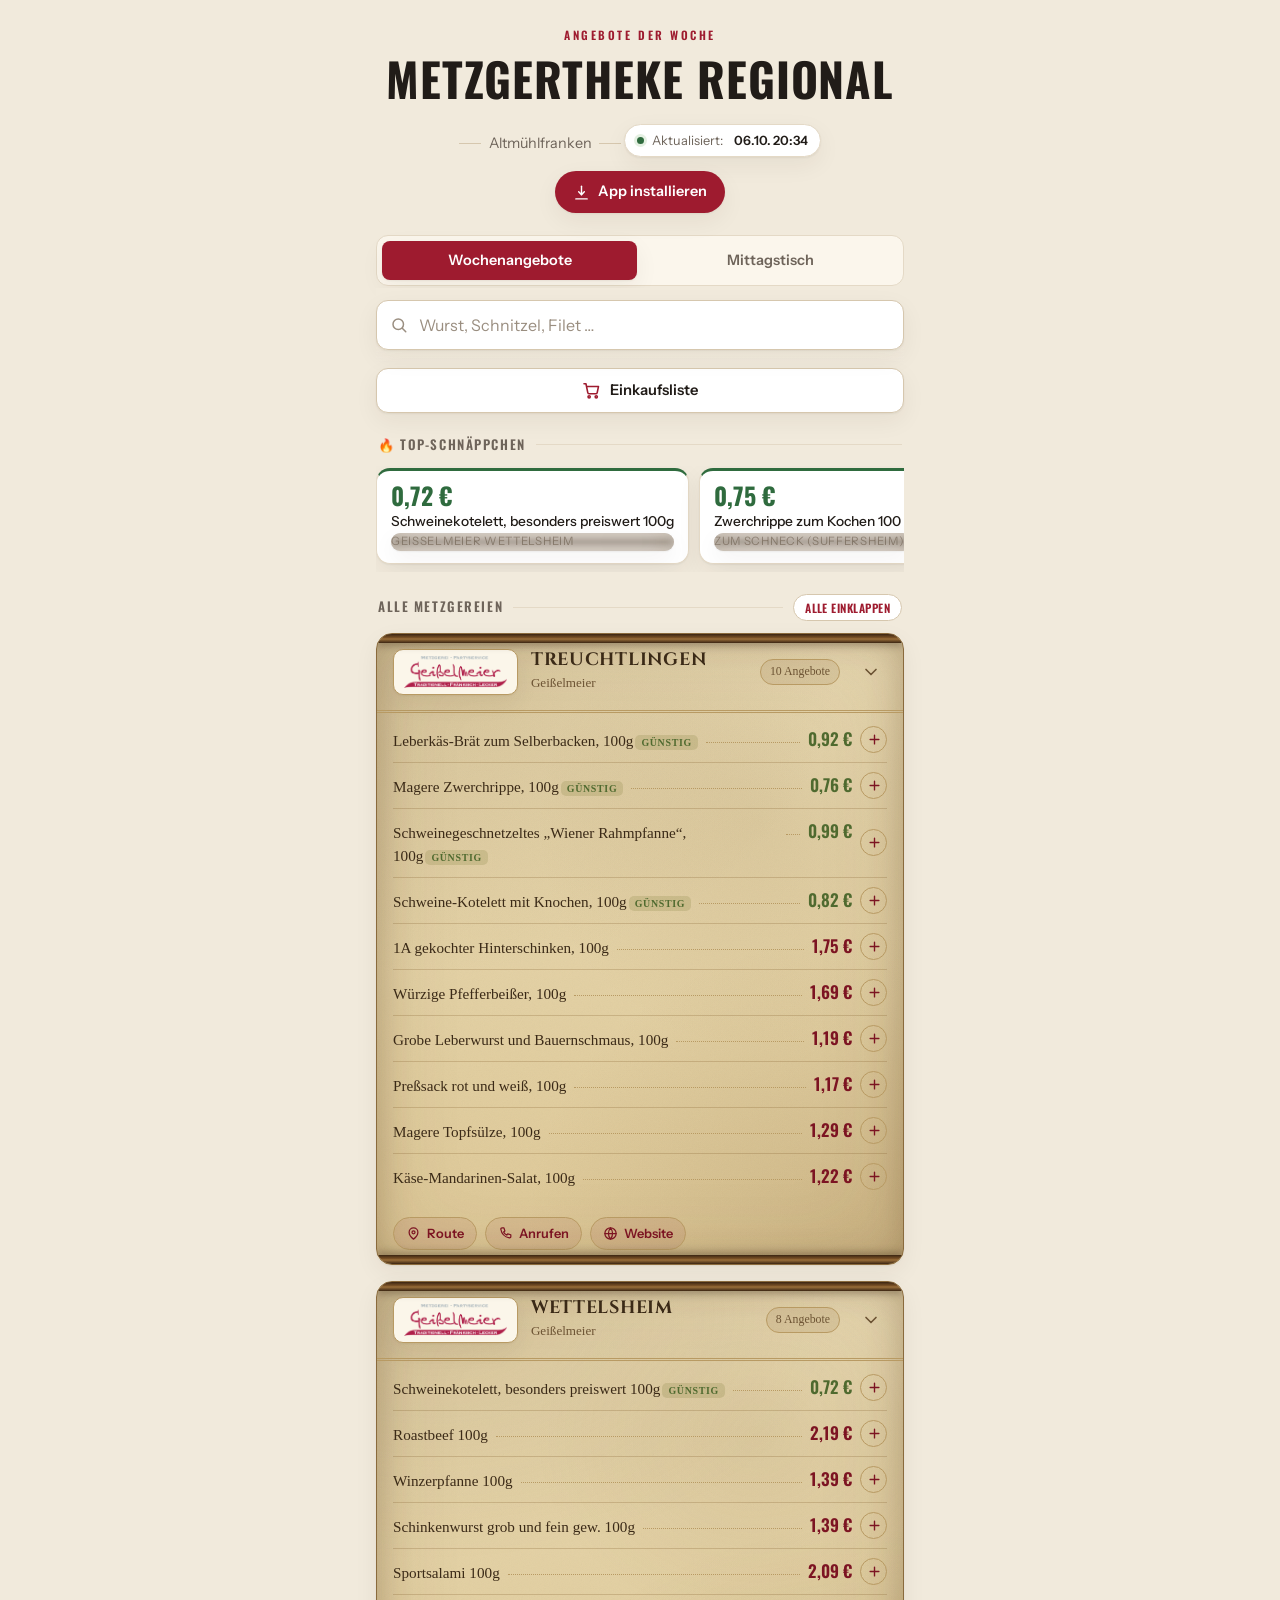
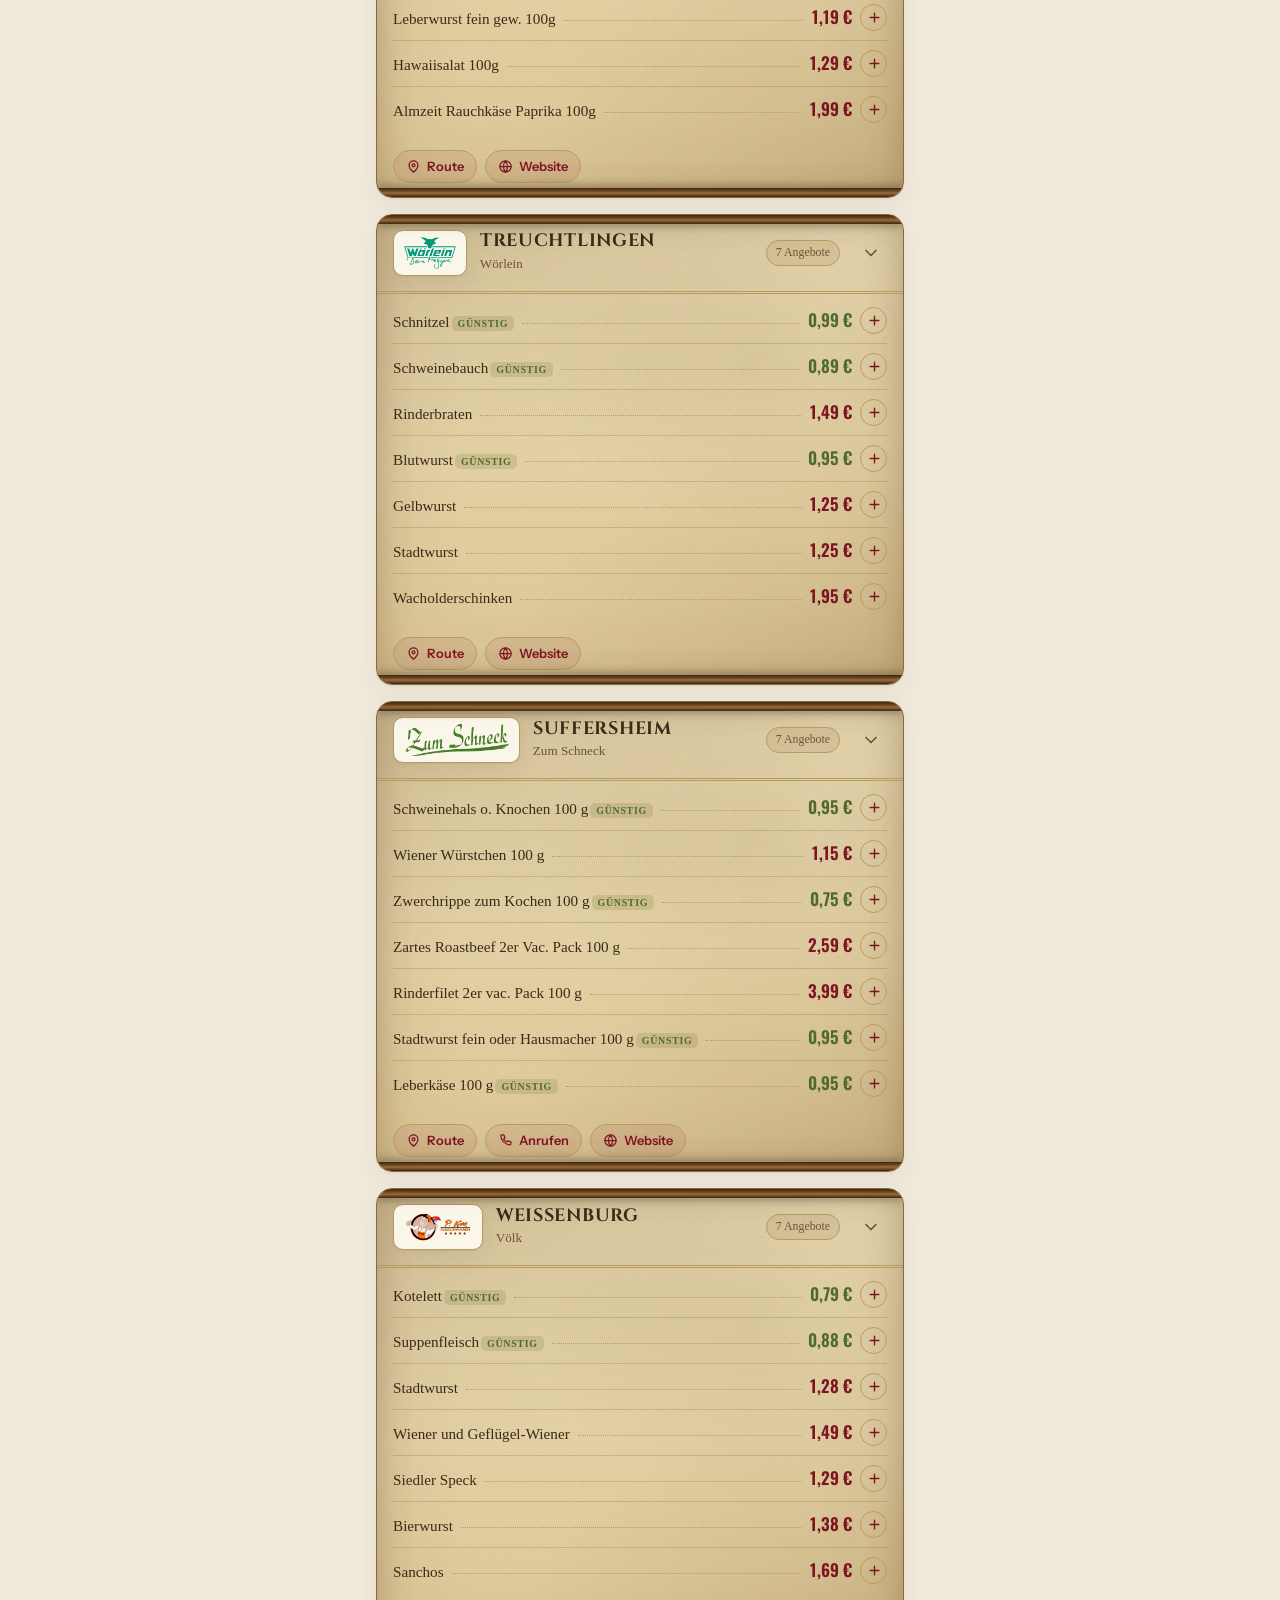
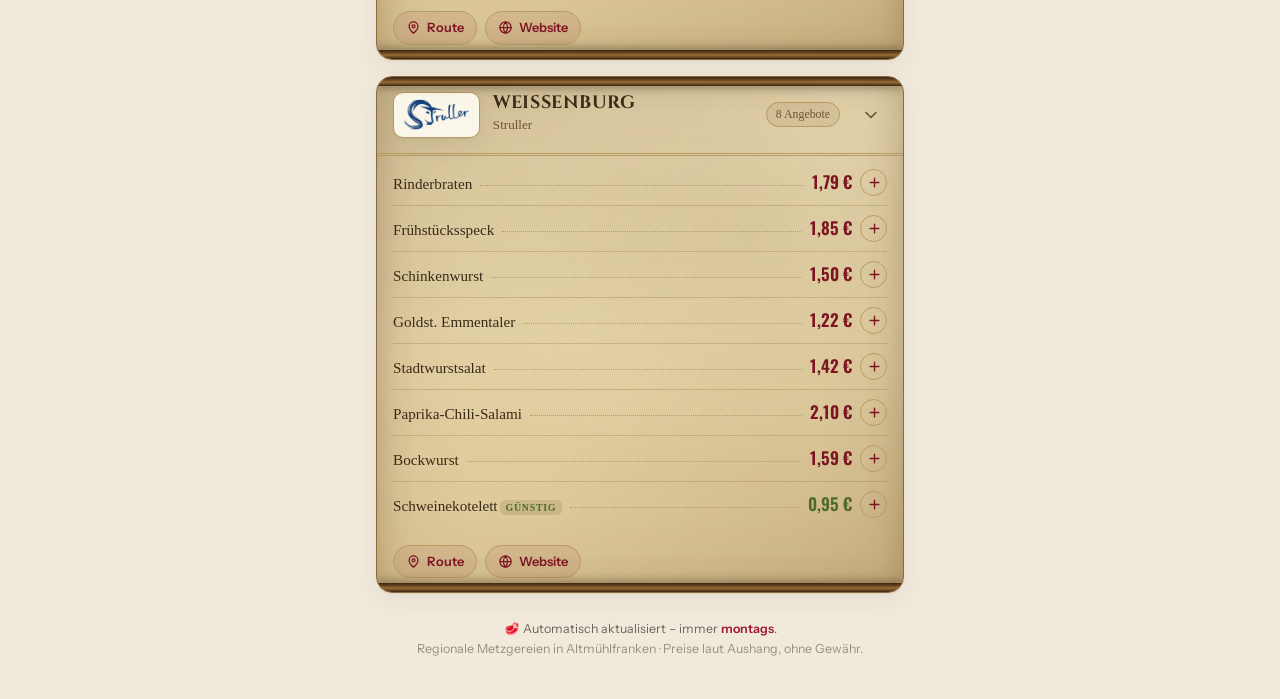
==== commit 354007d7: "Metzger-Infos: Route (Karten) + Website je Betrieb, Anrufen/Öffnungszeiten optional Infos-Block am E" ====
--- a/index.html
+++ b/index.html
@@ -191,6 +191,14 @@
   .list-foot button{flex:1;font:inherit;font-weight:600;font-size:.92rem;border-radius:12px;padding:11px;cursor:pointer;border:1px solid var(--line-strong);background:var(--surface);color:var(--ink)}
   .list-foot .share{background:var(--brand);color:#fff;border-color:transparent}
 
+  /* ====== Metzger-Infos (Route/Anrufen/Website/Öffnungszeiten) ====== */
+  .shop-info{display:flex;flex-wrap:wrap;gap:8px;padding:8px 16px 14px;align-items:center}
+  .shop-info .info-hours{flex-basis:100%;font-family:Georgia,"Times New Roman",serif;font-size:.82rem;color:var(--pg-ink-soft);margin:0 0 2px;line-height:1.5}
+  .info-chip{display:inline-flex;align-items:center;gap:6px;font:inherit;font-size:.8rem;font-weight:600;text-decoration:none;color:var(--pg-accent);background:rgba(124,20,34,.08);border:1px solid var(--pg-edge);border-radius:999px;padding:6px 12px;-webkit-tap-highlight-color:transparent}
+  .info-chip:hover{background:rgba(124,20,34,.14)}
+  .info-chip:focus-visible{outline:none;box-shadow:0 0 0 3px var(--brand-tint)}
+  .info-chip svg{width:15px;height:15px}
+
   /* ====== Alte Schriftrolle / Pergament-Look für die Klappkarten ====== */
   .shops{
     --pg-paper:#e9dab2;--pg-paper-2:#ddc795;--pg-ink:#3b2a17;--pg-ink-soft:#6c5333;
@@ -341,6 +349,29 @@
   return s.replace(/[()]/g, "").trim() || t;
 };
 
+// Kontakt/Infos je Betrieb. Route + Website funktionieren ohne exakte Daten;
+// tel & hours sind optional und werden angezeigt, sobald hinterlegt.
+const SHOP_INFO = {
+  "Geißelmeier Treuchtlingen": { web:"https://metzgerei-geisselmeier.de/", maps:"Metzgerei Geißelmeier Treuchtlingen", tel:"09142 1238", hours:"" },
+  "Geißelmeier Wettelsheim":   { web:"https://landmetzgerei-geisselmeier.de/", maps:"Landmetzgerei Geißelmeier Wettelsheim", tel:"", hours:"" },
+  "Zum Schneck (Suffersheim)": { web:"https://www.gasthaus-metzgerei-zum-schneck.de/", maps:"Gasthaus Metzgerei Zum Schneck Suffersheim", tel:"09149 1219", hours:"" },
+  "Völk Weißenburg":           { web:"https://www.fleischwaren-voelk.de/", maps:"Fleischwaren Völk Weißenburg", tel:"", hours:"" },
+  "Struller Weißenburg":       { web:"https://metzgerei-struller.de/", maps:"Metzgerei Struller Weißenburg", tel:"", hours:"" },
+  "Wörlein Treuchtlingen":     { web:"https://metzgerei-woerlein.de/", maps:"Metzgerei Wörlein Treuchtlingen", tel:"", hours:"" }
+};
+const SVG_MAP = '<svg viewBox="0 0 24 24" fill="none" stroke="currentColor" stroke-width="2" stroke-linecap="round" stroke-linejoin="round"><path d="M12 21s-7-5.2-7-11a7 7 0 0 1 14 0c0 5.8-7 11-7 11Z"/><circle cx="12" cy="10" r="2.4"/></svg>';
+const SVG_TEL = '<svg viewBox="0 0 24 24" fill="none" stroke="currentColor" stroke-width="2" stroke-linecap="round" stroke-linejoin="round"><path d="M6.5 3h3l1.5 5-2 1.5a12 12 0 0 0 5 5l1.5-2 5 1.5v3a2 2 0 0 1-2.2 2A17 17 0 0 1 4.5 5.2 2 2 0 0 1 6.5 3Z"/></svg>';
+const SVG_WEB = '<svg viewBox="0 0 24 24" fill="none" stroke="currentColor" stroke-width="2" stroke-linecap="round" stroke-linejoin="round"><circle cx="12" cy="12" r="9"/><path d="M3 12h18M12 3a14 14 0 0 1 0 18M12 3a14 14 0 0 0 0 18"/></svg>';
+function infoHtml(title){
+  const i = SHOP_INFO[title]; if(!i) return "";
+  const q = encodeURIComponent(i.maps||title);
+  let chips = `<a class="info-chip" href="https://www.google.com/maps/search/?api=1&query=${q}" target="_blank" rel="noopener">${SVG_MAP}Route</a>`;
+  if(i.tel) chips += `<a class="info-chip" href="tel:${i.tel.replace(/[^0-9+]/g,"")}">${SVG_TEL}Anrufen</a>`;
+  if(i.web) chips += `<a class="info-chip" href="${i.web}" target="_blank" rel="noopener">${SVG_WEB}Website</a>`;
+  const hours = i.hours ? `<div class="info-hours">🕒 ${i.hours}</div>` : "";
+  return `<div class="shop-info">${hours}${chips}</div>`;
+}
+
 const el = id => document.getElementById(id);
 const elDeals=el("deals"), elShops=el("shops"), elNo=el("noresult"), elQecho=el("qecho"), elToggleAll=el("toggleAll");
 const escAttr = s => (s||"").replace(/&/g,"&amp;").replace(/"/g,"&quot;");
@@ -439,7 +470,7 @@
         <div class="count">${items.length} ${unit}</div>
         <svg class="chev" viewBox="0 0 24 24" fill="none" stroke="currentColor" stroke-width="2" stroke-linecap="round" stroke-linejoin="round" aria-hidden="true" focusable="false"><path d="m6 9 6 6 6-6"/></svg>
       </div>
-      <div class="items-wrap"${isCollapsed?' inert':''}><div class="items-inner"><ul class="items">${rows}</ul></div></div>
+      <div class="items-wrap"${isCollapsed?' inert':''}><div class="items-inner"><ul class="items">${rows}</ul>${infoHtml(sh.title)}</div></div>
     </article>`;
   }).join("");
 
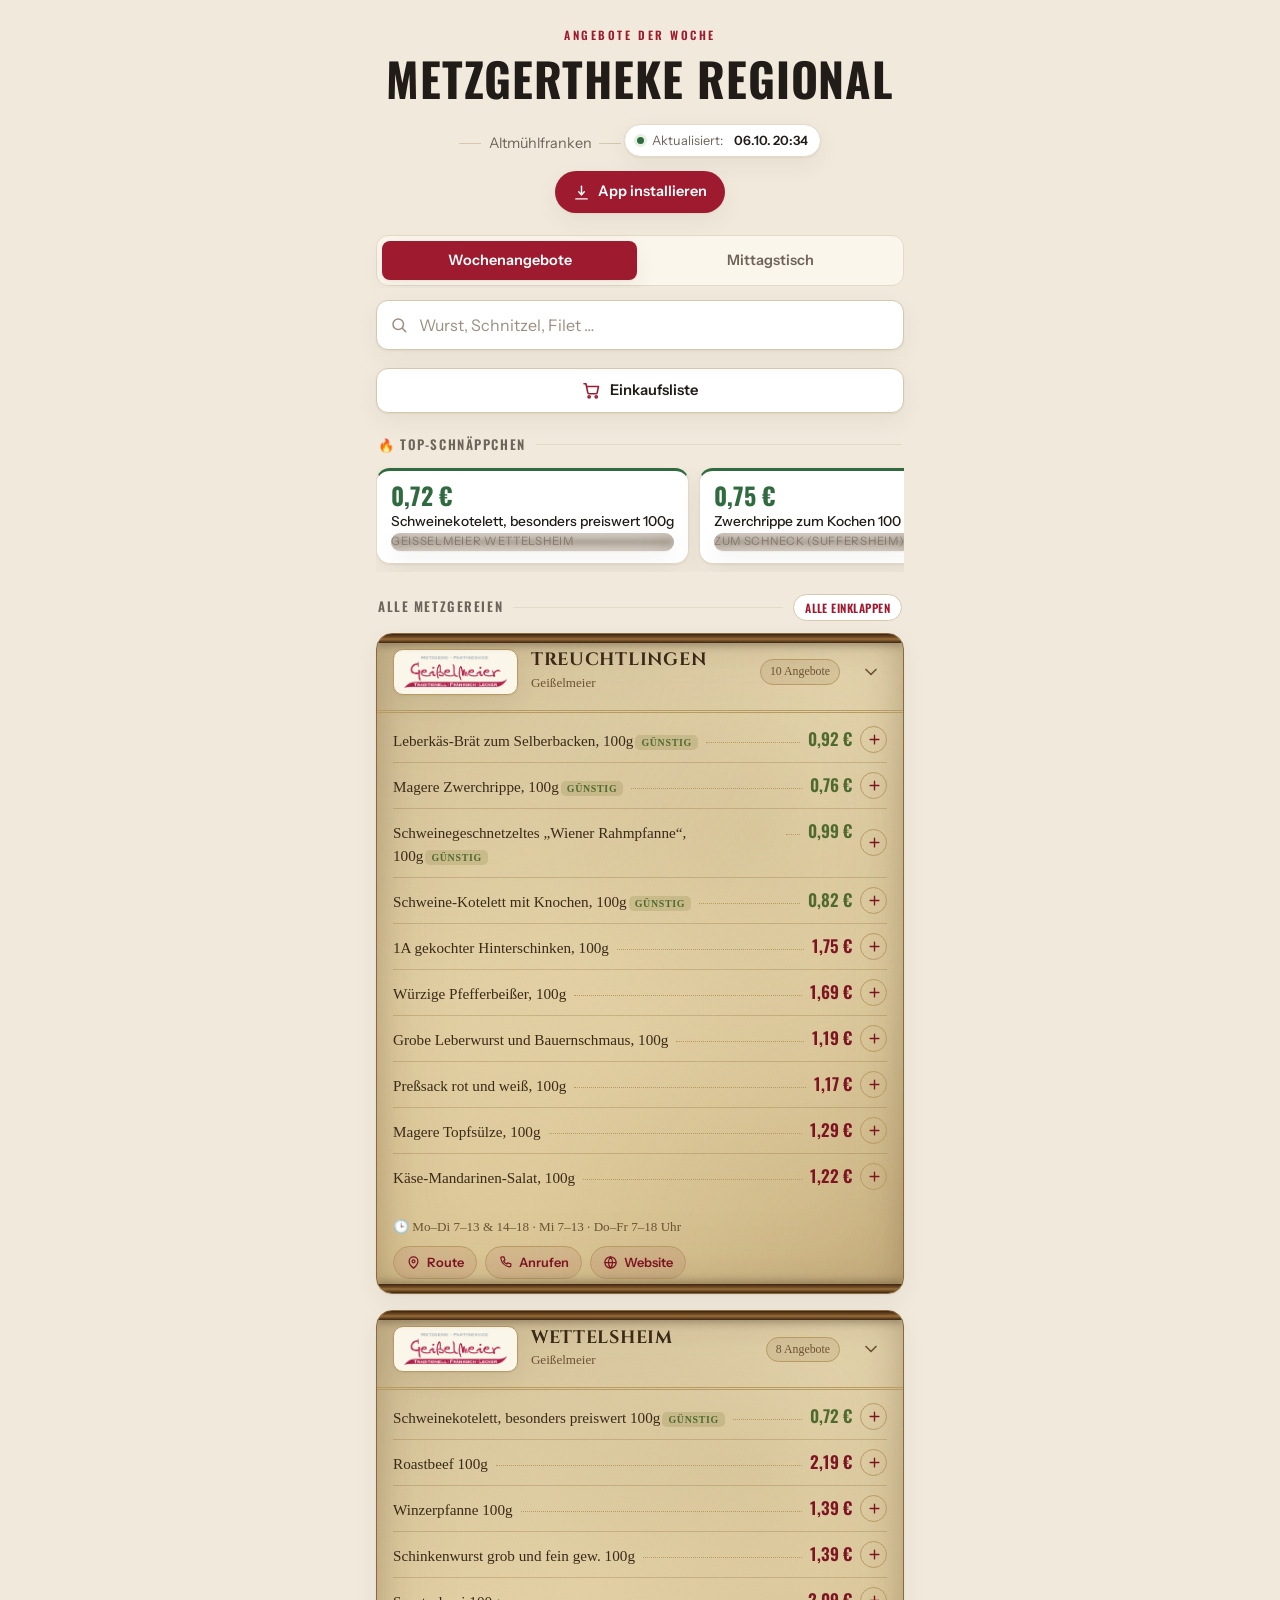
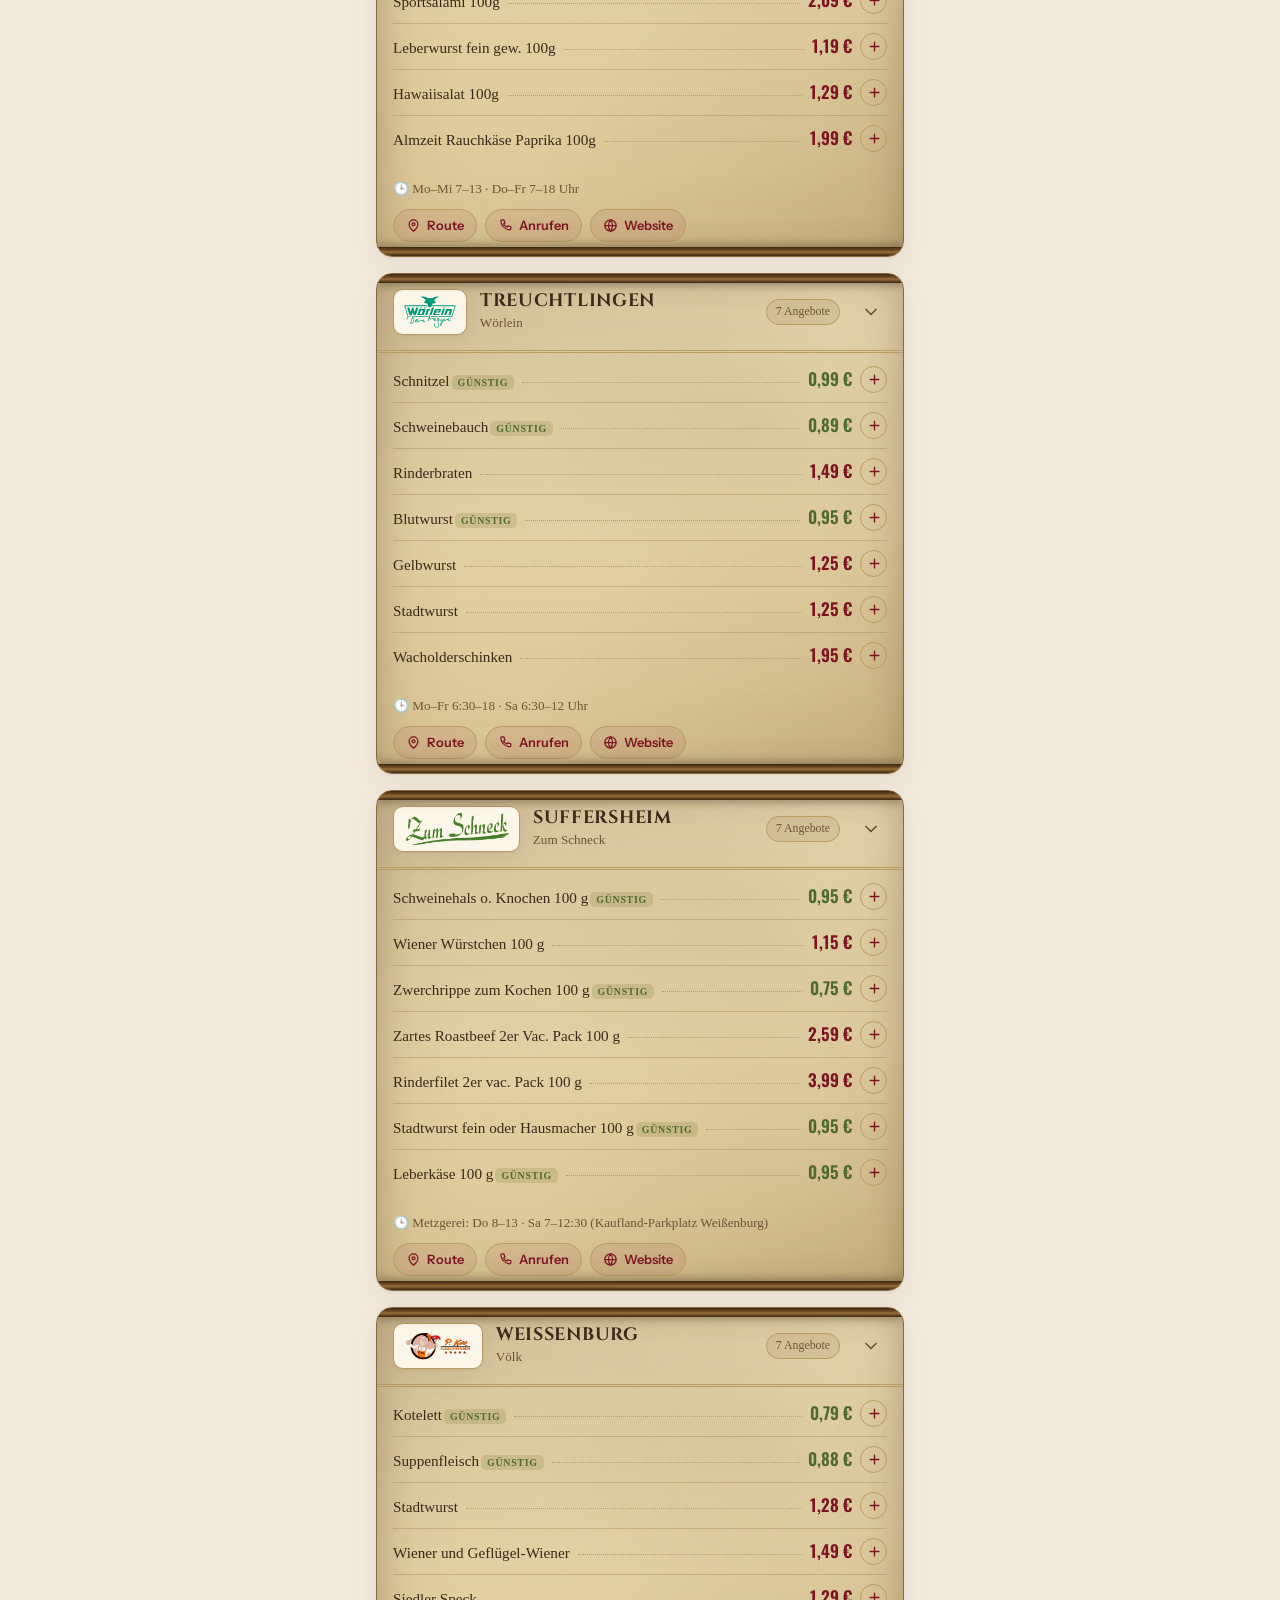
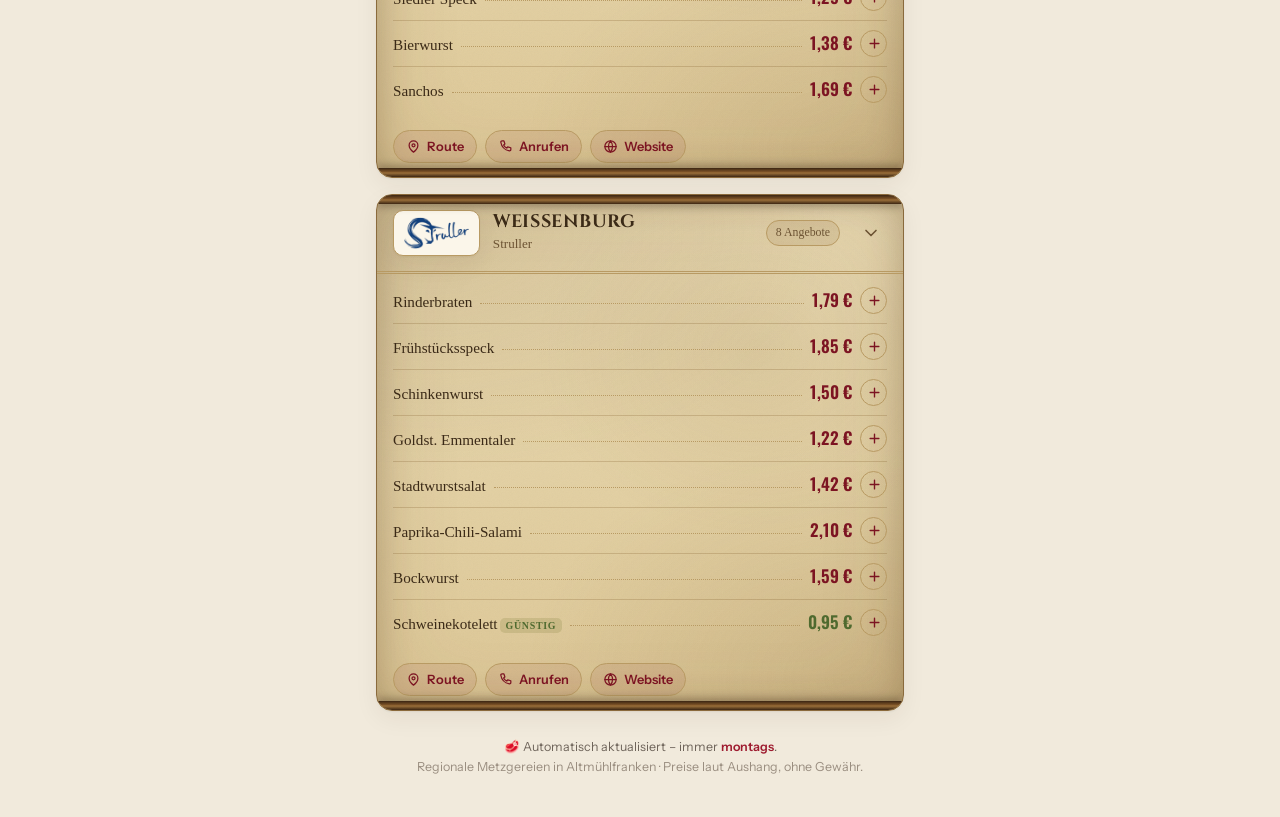
==== commit e9eb24bd: "Metzger-Infos: Telefonnummern + Öffnungszeiten (Quelle google.de) ergänzt Anrufen-Button nun bei all" ====
--- a/index.html
+++ b/index.html
@@ -352,12 +352,12 @@
 // Kontakt/Infos je Betrieb. Route + Website funktionieren ohne exakte Daten;
 // tel & hours sind optional und werden angezeigt, sobald hinterlegt.
 const SHOP_INFO = {
-  "Geißelmeier Treuchtlingen": { web:"https://metzgerei-geisselmeier.de/", maps:"Metzgerei Geißelmeier Treuchtlingen", tel:"09142 1238", hours:"" },
-  "Geißelmeier Wettelsheim":   { web:"https://landmetzgerei-geisselmeier.de/", maps:"Landmetzgerei Geißelmeier Wettelsheim", tel:"", hours:"" },
-  "Zum Schneck (Suffersheim)": { web:"https://www.gasthaus-metzgerei-zum-schneck.de/", maps:"Gasthaus Metzgerei Zum Schneck Suffersheim", tel:"09149 1219", hours:"" },
-  "Völk Weißenburg":           { web:"https://www.fleischwaren-voelk.de/", maps:"Fleischwaren Völk Weißenburg", tel:"", hours:"" },
-  "Struller Weißenburg":       { web:"https://metzgerei-struller.de/", maps:"Metzgerei Struller Weißenburg", tel:"", hours:"" },
-  "Wörlein Treuchtlingen":     { web:"https://metzgerei-woerlein.de/", maps:"Metzgerei Wörlein Treuchtlingen", tel:"", hours:"" }
+  "Geißelmeier Treuchtlingen": { web:"https://metzgerei-geisselmeier.de/", maps:"Metzgerei Geißelmeier Hauptstraße 40 Treuchtlingen", tel:"09142 1238", hours:"Mo–Di 7–13 & 14–18 · Mi 7–13 · Do–Fr 7–18 Uhr" },
+  "Geißelmeier Wettelsheim":   { web:"https://landmetzgerei-geisselmeier.de/", maps:"Landmetzgerei Geißelmeier Marktstraße 10 Wettelsheim Treuchtlingen", tel:"09142 9757511", hours:"Mo–Mi 7–13 · Do–Fr 7–18 Uhr" },
+  "Zum Schneck (Suffersheim)": { web:"https://www.gasthaus-metzgerei-zum-schneck.de/", maps:"Gasthaus Metzgerei Zum Schneck Waldhof 1 Suffersheim", tel:"09149 1219", hours:"Metzgerei: Do 8–13 · Sa 7–12:30 (Kaufland-Parkplatz Weißenburg)" },
+  "Völk Weißenburg":           { web:"https://www.fleischwaren-voelk.de/", maps:"Fleischwaren Völk Galgenbergstraße 4 Weißenburg", tel:"09141 9234700", hours:"" },
+  "Struller Weißenburg":       { web:"https://metzgerei-struller.de/", maps:"Metzgerei Struller Augsburger Straße 49 Weißenburg", tel:"09141 4485", hours:"" },
+  "Wörlein Treuchtlingen":     { web:"https://metzgerei-woerlein.de/", maps:"Metzgerei Wörlein Hauptstraße 18 Treuchtlingen", tel:"09142 3540", hours:"Mo–Fr 6:30–18 · Sa 6:30–12 Uhr" }
 };
 const SVG_MAP = '<svg viewBox="0 0 24 24" fill="none" stroke="currentColor" stroke-width="2" stroke-linecap="round" stroke-linejoin="round"><path d="M12 21s-7-5.2-7-11a7 7 0 0 1 14 0c0 5.8-7 11-7 11Z"/><circle cx="12" cy="10" r="2.4"/></svg>';
 const SVG_TEL = '<svg viewBox="0 0 24 24" fill="none" stroke="currentColor" stroke-width="2" stroke-linecap="round" stroke-linejoin="round"><path d="M6.5 3h3l1.5 5-2 1.5a12 12 0 0 0 5 5l1.5-2 5 1.5v3a2 2 0 0 1-2.2 2A17 17 0 0 1 4.5 5.2 2 2 0 0 1 6.5 3Z"/></svg>';
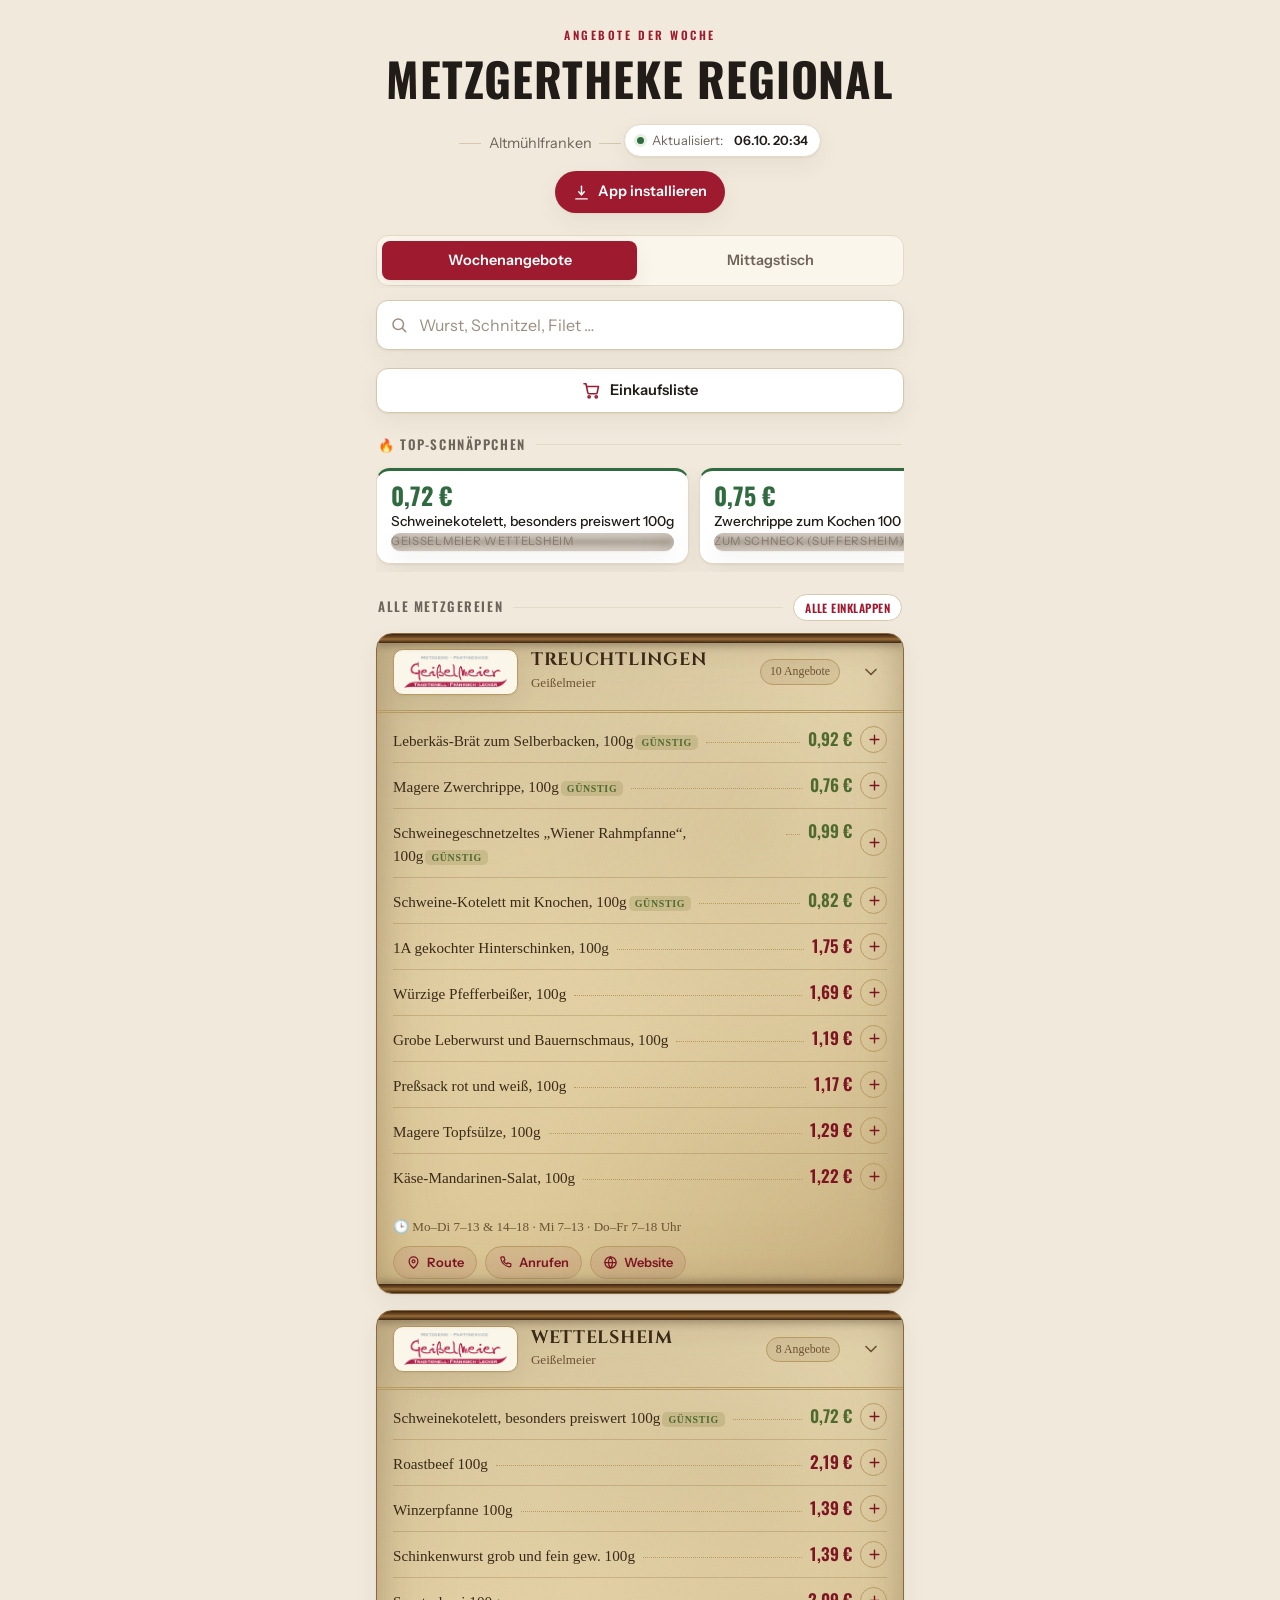
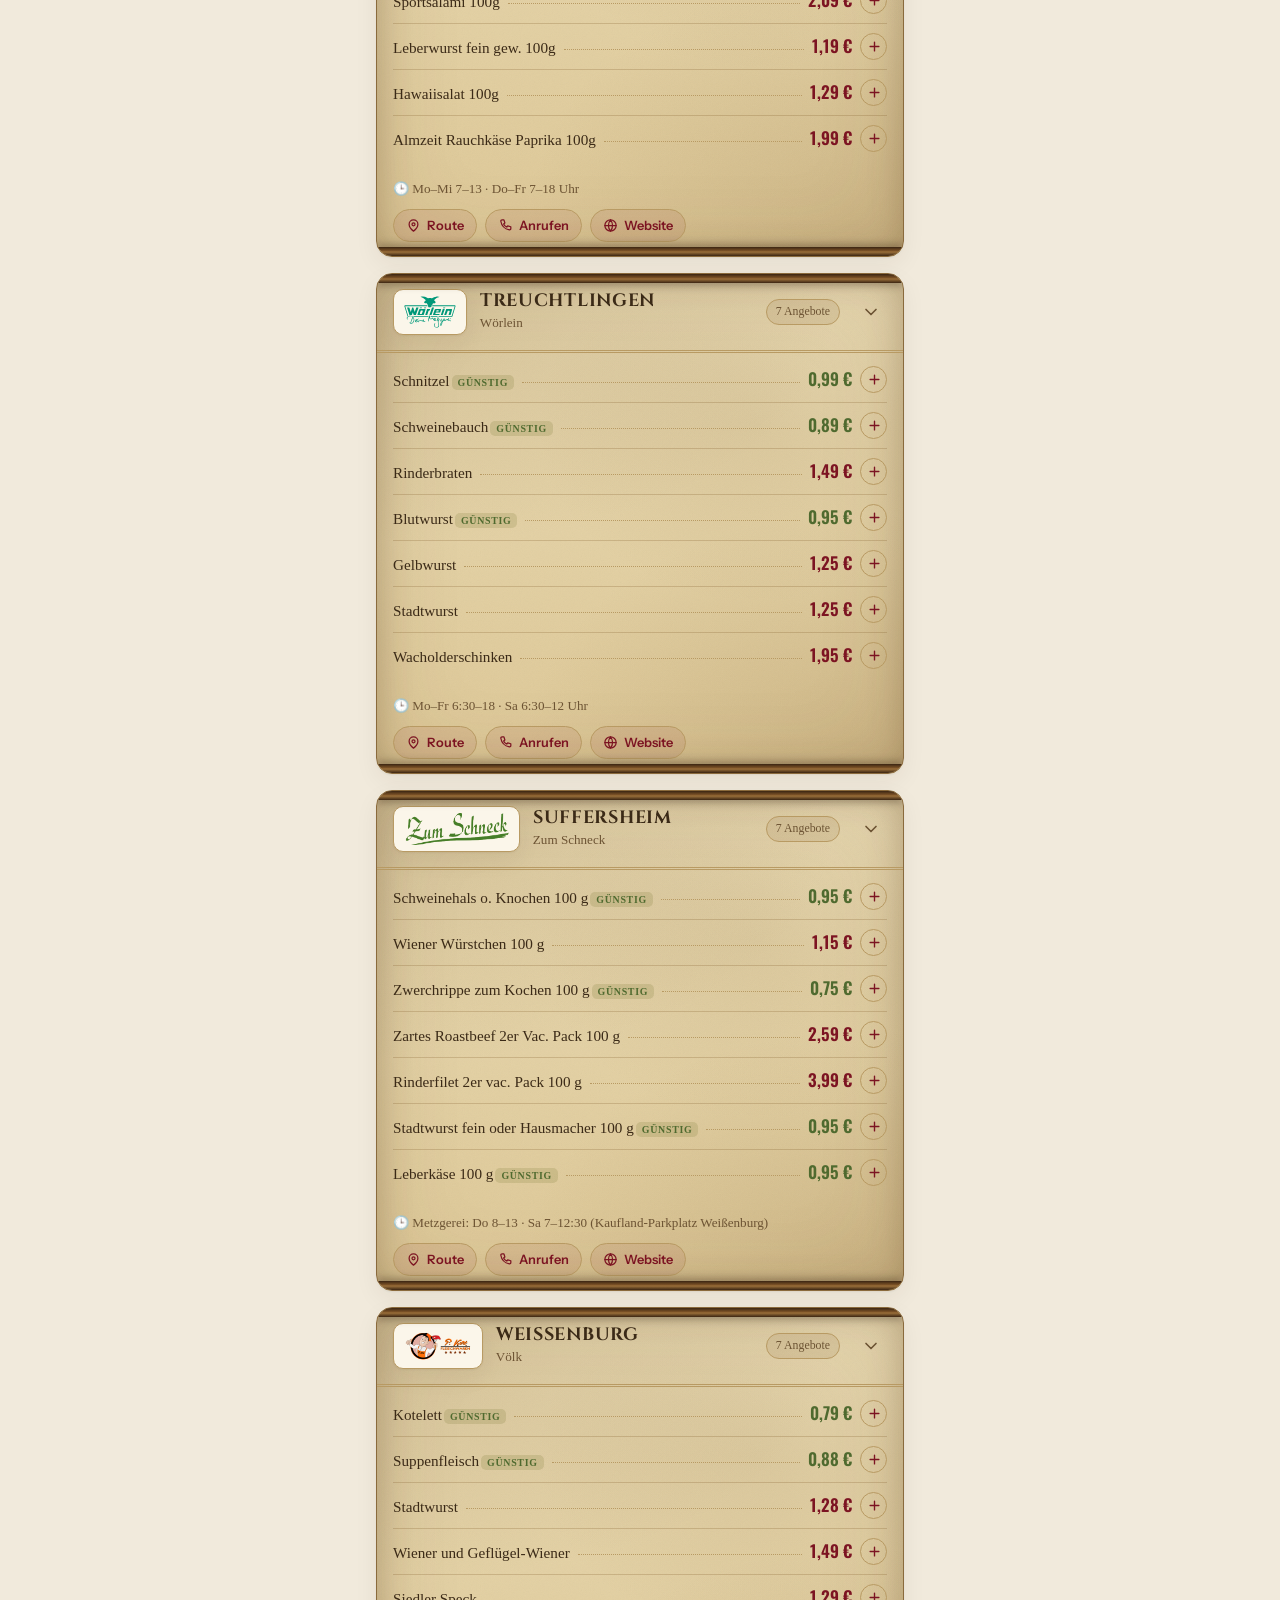
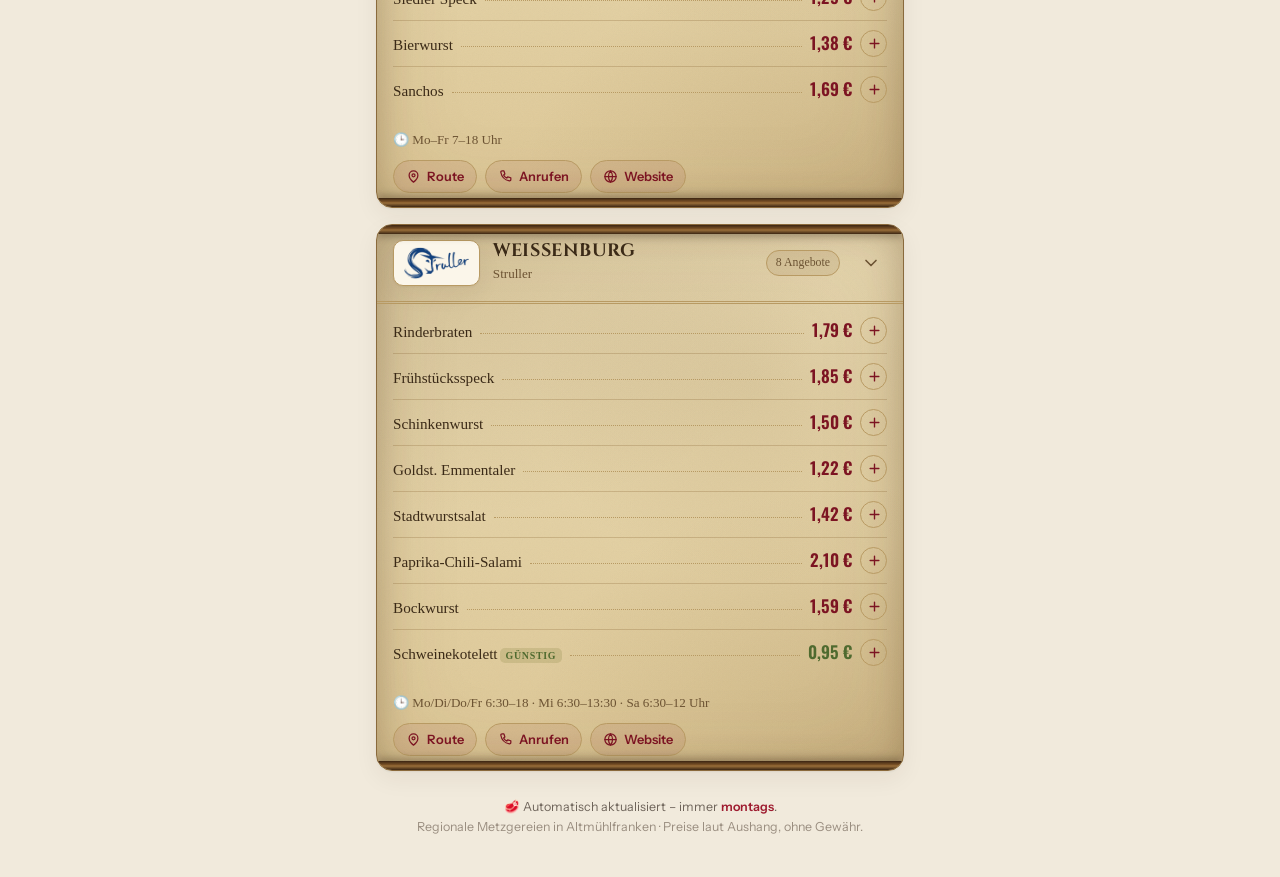
==== commit 3b262923: "Öffnungszeiten Völk + Struller ergänzt (google.de) Co-Authored-By: Claude Opus 4.8 <noreply@anthropi" ====
--- a/index.html
+++ b/index.html
@@ -355,8 +355,8 @@
   "Geißelmeier Treuchtlingen": { web:"https://metzgerei-geisselmeier.de/", maps:"Metzgerei Geißelmeier Hauptstraße 40 Treuchtlingen", tel:"09142 1238", hours:"Mo–Di 7–13 & 14–18 · Mi 7–13 · Do–Fr 7–18 Uhr" },
   "Geißelmeier Wettelsheim":   { web:"https://landmetzgerei-geisselmeier.de/", maps:"Landmetzgerei Geißelmeier Marktstraße 10 Wettelsheim Treuchtlingen", tel:"09142 9757511", hours:"Mo–Mi 7–13 · Do–Fr 7–18 Uhr" },
   "Zum Schneck (Suffersheim)": { web:"https://www.gasthaus-metzgerei-zum-schneck.de/", maps:"Gasthaus Metzgerei Zum Schneck Waldhof 1 Suffersheim", tel:"09149 1219", hours:"Metzgerei: Do 8–13 · Sa 7–12:30 (Kaufland-Parkplatz Weißenburg)" },
-  "Völk Weißenburg":           { web:"https://www.fleischwaren-voelk.de/", maps:"Fleischwaren Völk Galgenbergstraße 4 Weißenburg", tel:"09141 9234700", hours:"" },
-  "Struller Weißenburg":       { web:"https://metzgerei-struller.de/", maps:"Metzgerei Struller Augsburger Straße 49 Weißenburg", tel:"09141 4485", hours:"" },
+  "Völk Weißenburg":           { web:"https://www.fleischwaren-voelk.de/", maps:"Fleischwaren Völk Galgenbergstraße 4 Weißenburg", tel:"09141 9234700", hours:"Mo–Fr 7–18 Uhr" },
+  "Struller Weißenburg":       { web:"https://metzgerei-struller.de/", maps:"Metzgerei Struller Augsburger Straße 49 Weißenburg", tel:"09141 4485", hours:"Mo/Di/Do/Fr 6:30–18 · Mi 6:30–13:30 · Sa 6:30–12 Uhr" },
   "Wörlein Treuchtlingen":     { web:"https://metzgerei-woerlein.de/", maps:"Metzgerei Wörlein Hauptstraße 18 Treuchtlingen", tel:"09142 3540", hours:"Mo–Fr 6:30–18 · Sa 6:30–12 Uhr" }
 };
 const SVG_MAP = '<svg viewBox="0 0 24 24" fill="none" stroke="currentColor" stroke-width="2" stroke-linecap="round" stroke-linejoin="round"><path d="M12 21s-7-5.2-7-11a7 7 0 0 1 14 0c0 5.8-7 11-7 11Z"/><circle cx="12" cy="10" r="2.4"/></svg>';
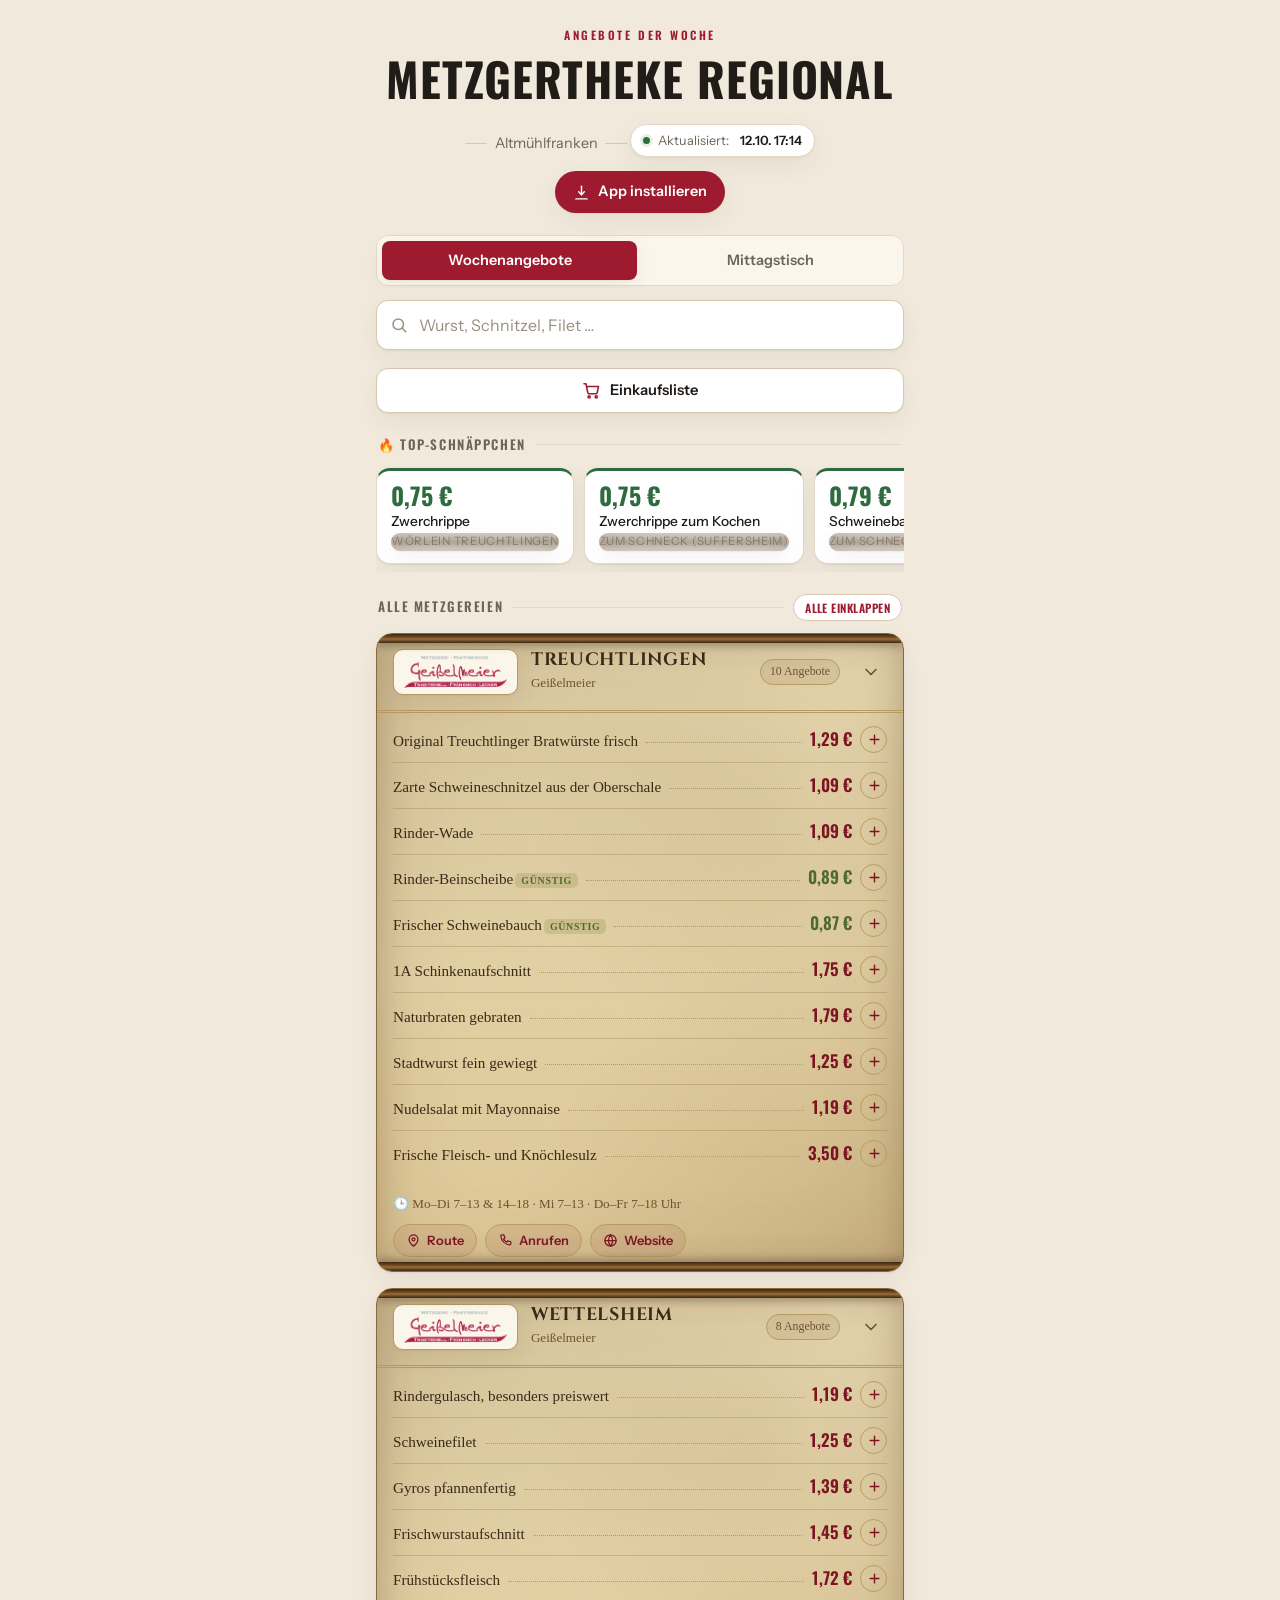
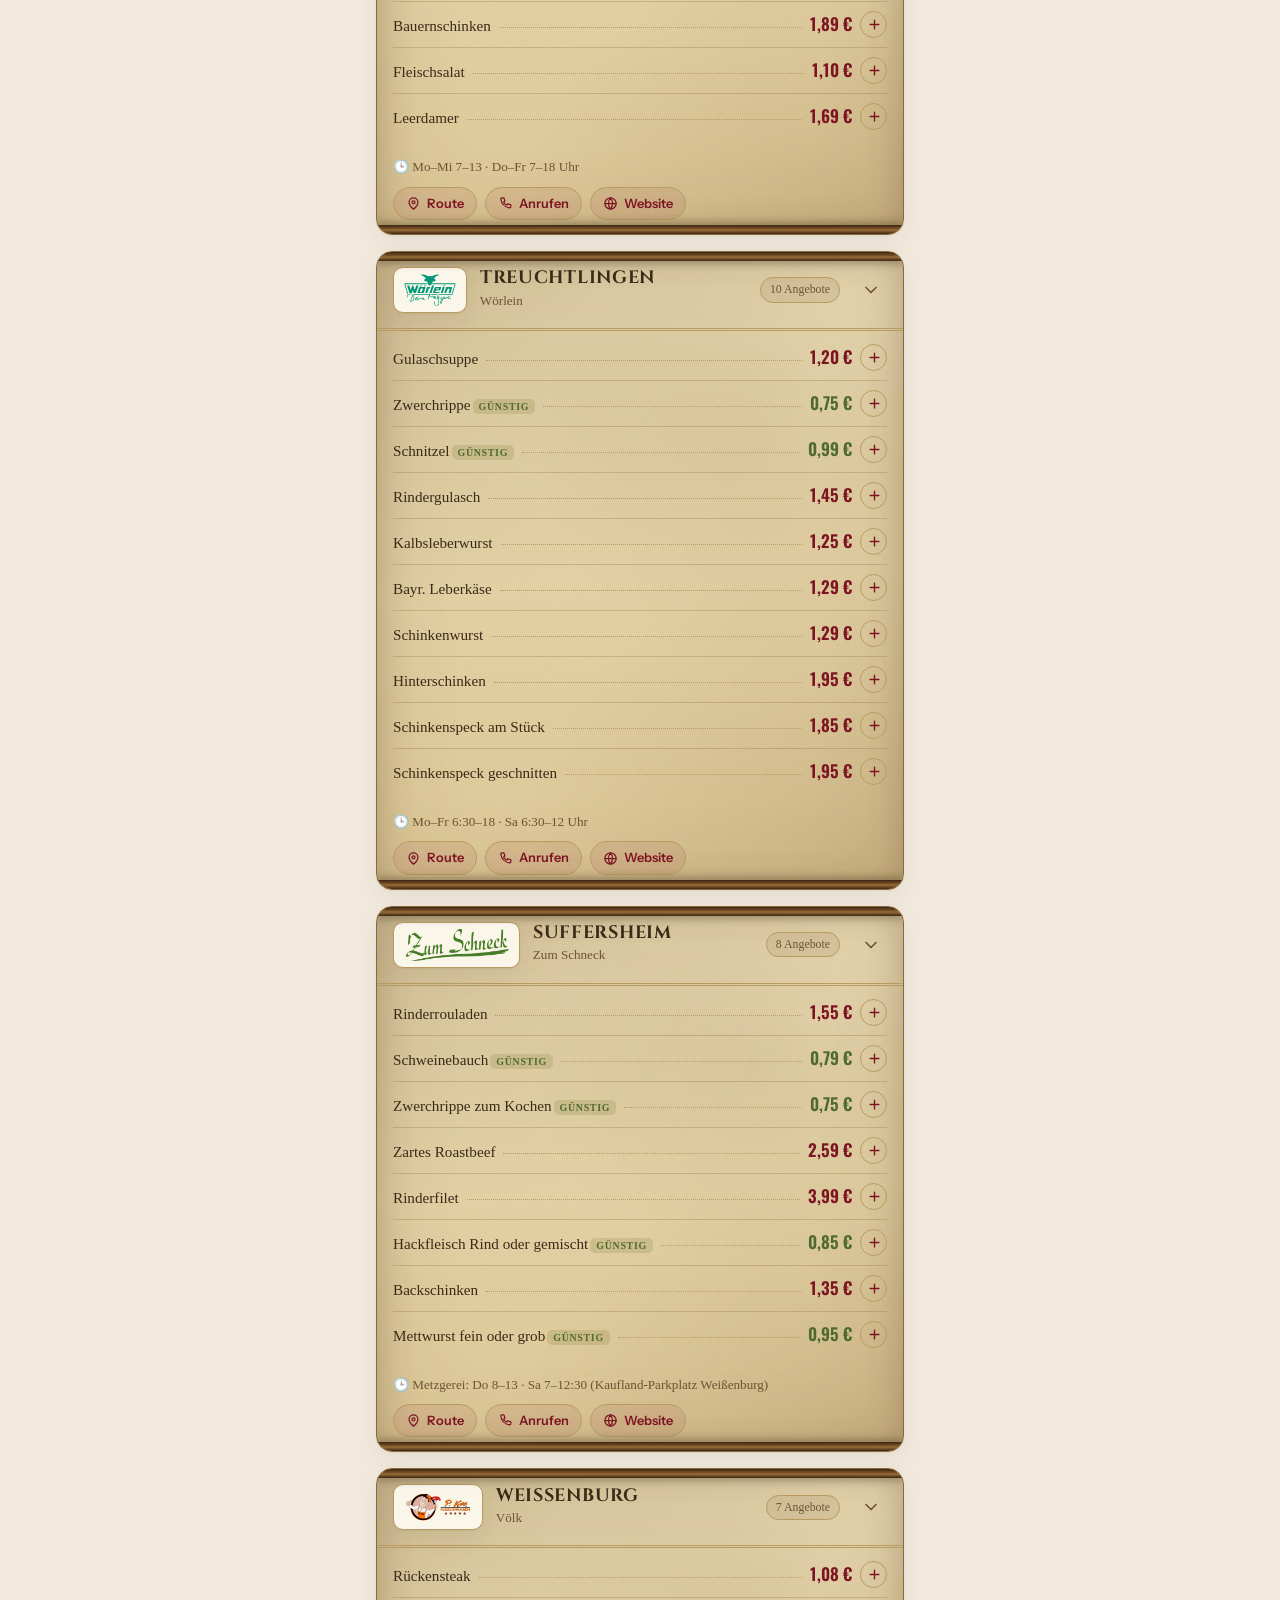
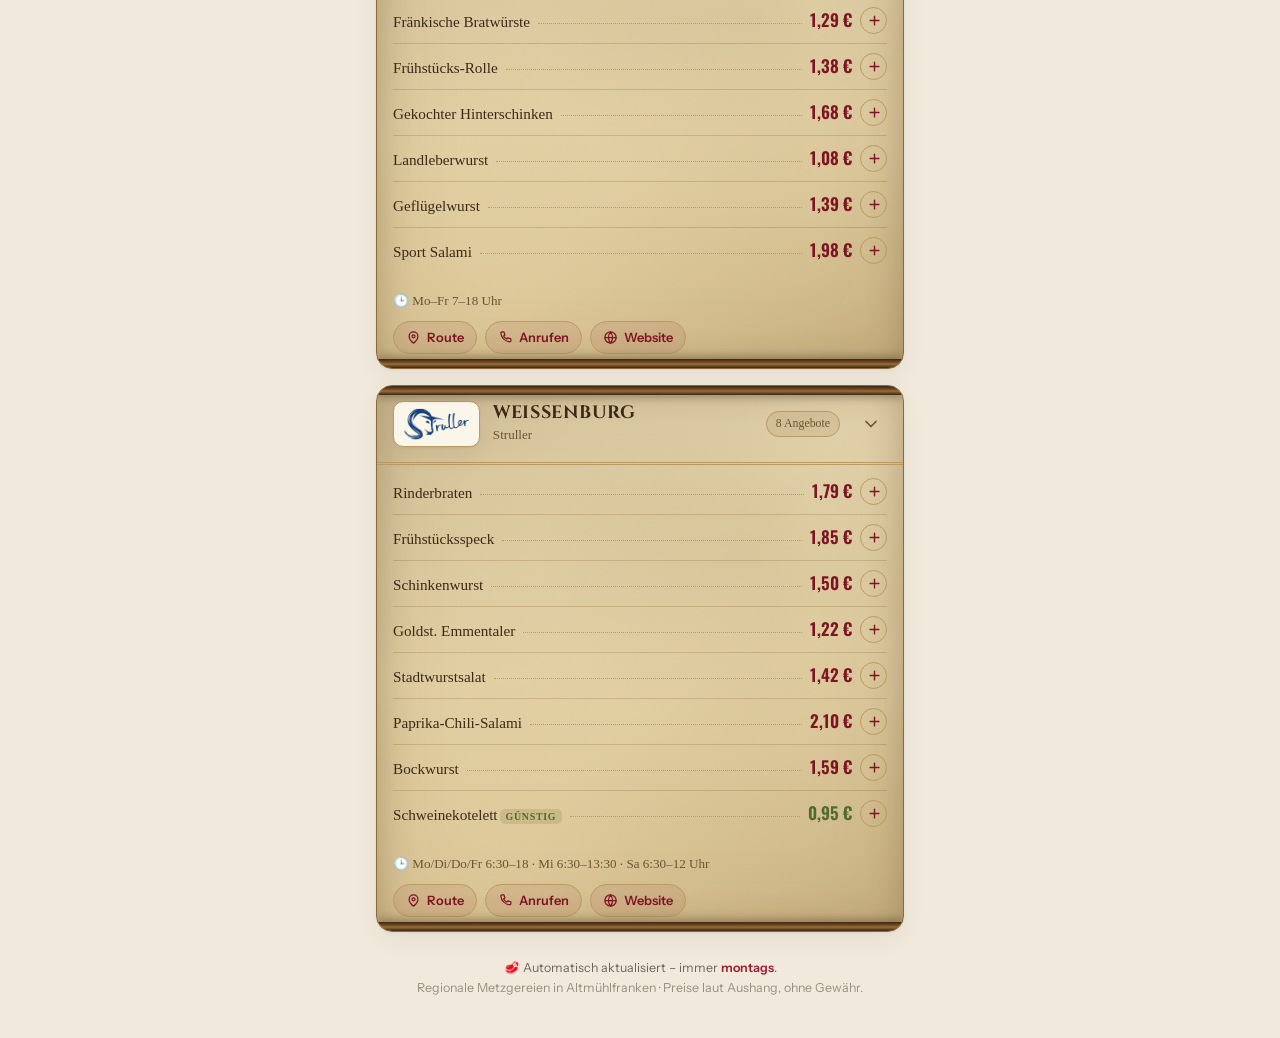
==== commit b7c3fe58: "Install-Button in der Android-App ausblenden In der APK (WebView bzw. TWA) ist "App installieren" si" ====
--- a/index.html
+++ b/index.html
@@ -533,7 +533,9 @@
 (function(){
   const btn=el("installBtn"), modal=el("installModal"), body=el("installBody"), closeBtn=el("installClose");
   let deferredPrompt=null;
-  const standalone=()=>window.matchMedia("(display-mode: standalone)").matches || window.navigator.standalone===true;
+  // In der Android-App (WebView "; wv)" bzw. TWA mit android-app://-Referrer) ist Installieren sinnlos
+  const inApp=/; wv\)/.test(navigator.userAgent) || document.referrer.startsWith("android-app://");
+  const standalone=()=>inApp || window.matchMedia("(display-mode: standalone)").matches || window.navigator.standalone===true;
   const isIOS=()=>/iphone|ipad|ipod/i.test(navigator.userAgent) || (navigator.platform==="MacIntel" && navigator.maxTouchPoints>1);
   const isAndroid=()=>/android/i.test(navigator.userAgent);
   const shareIcon='<svg class="ic" viewBox="0 0 24 24" fill="none" stroke="currentColor" stroke-width="2" stroke-linecap="round" stroke-linejoin="round"><path d="M12 3v13"/><path d="m8 7 4-4 4 4"/><path d="M5 12v7a2 2 0 0 0 2 2h10a2 2 0 0 0 2-2v-7"/></svg>';
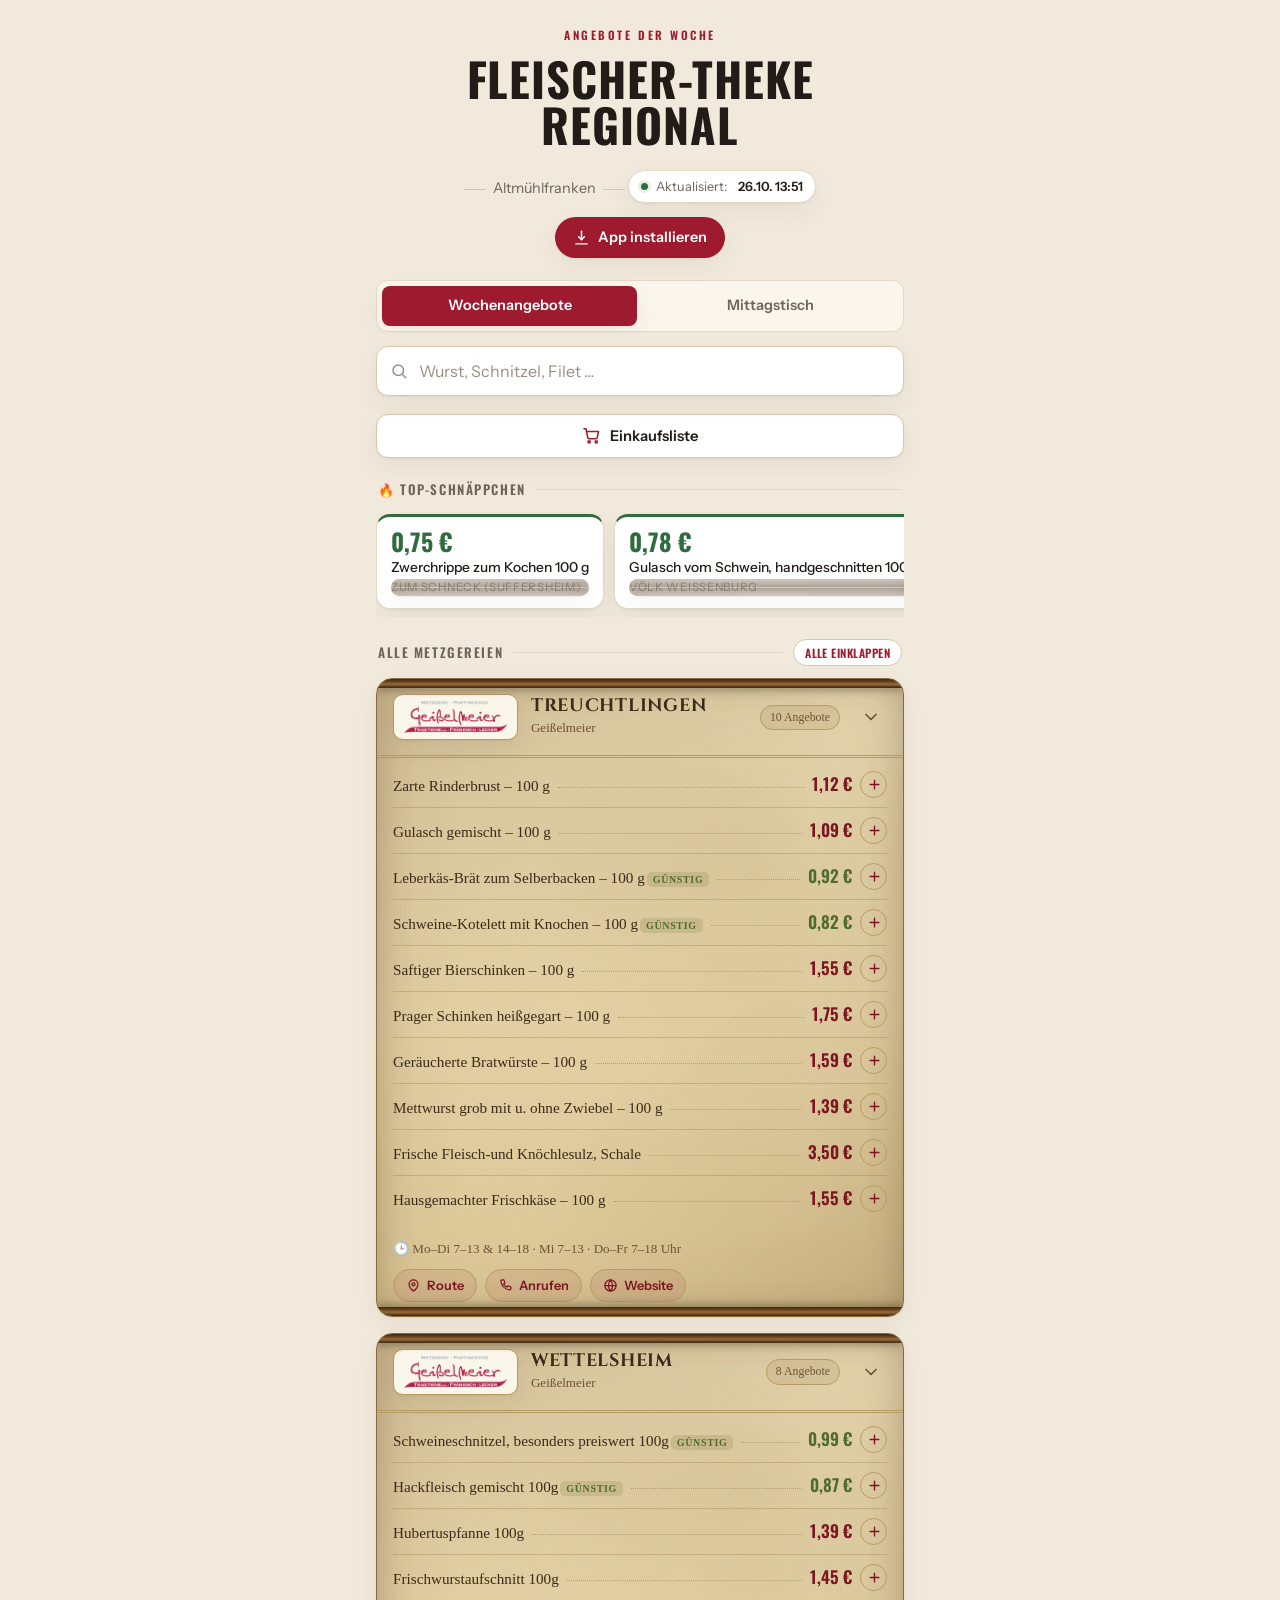
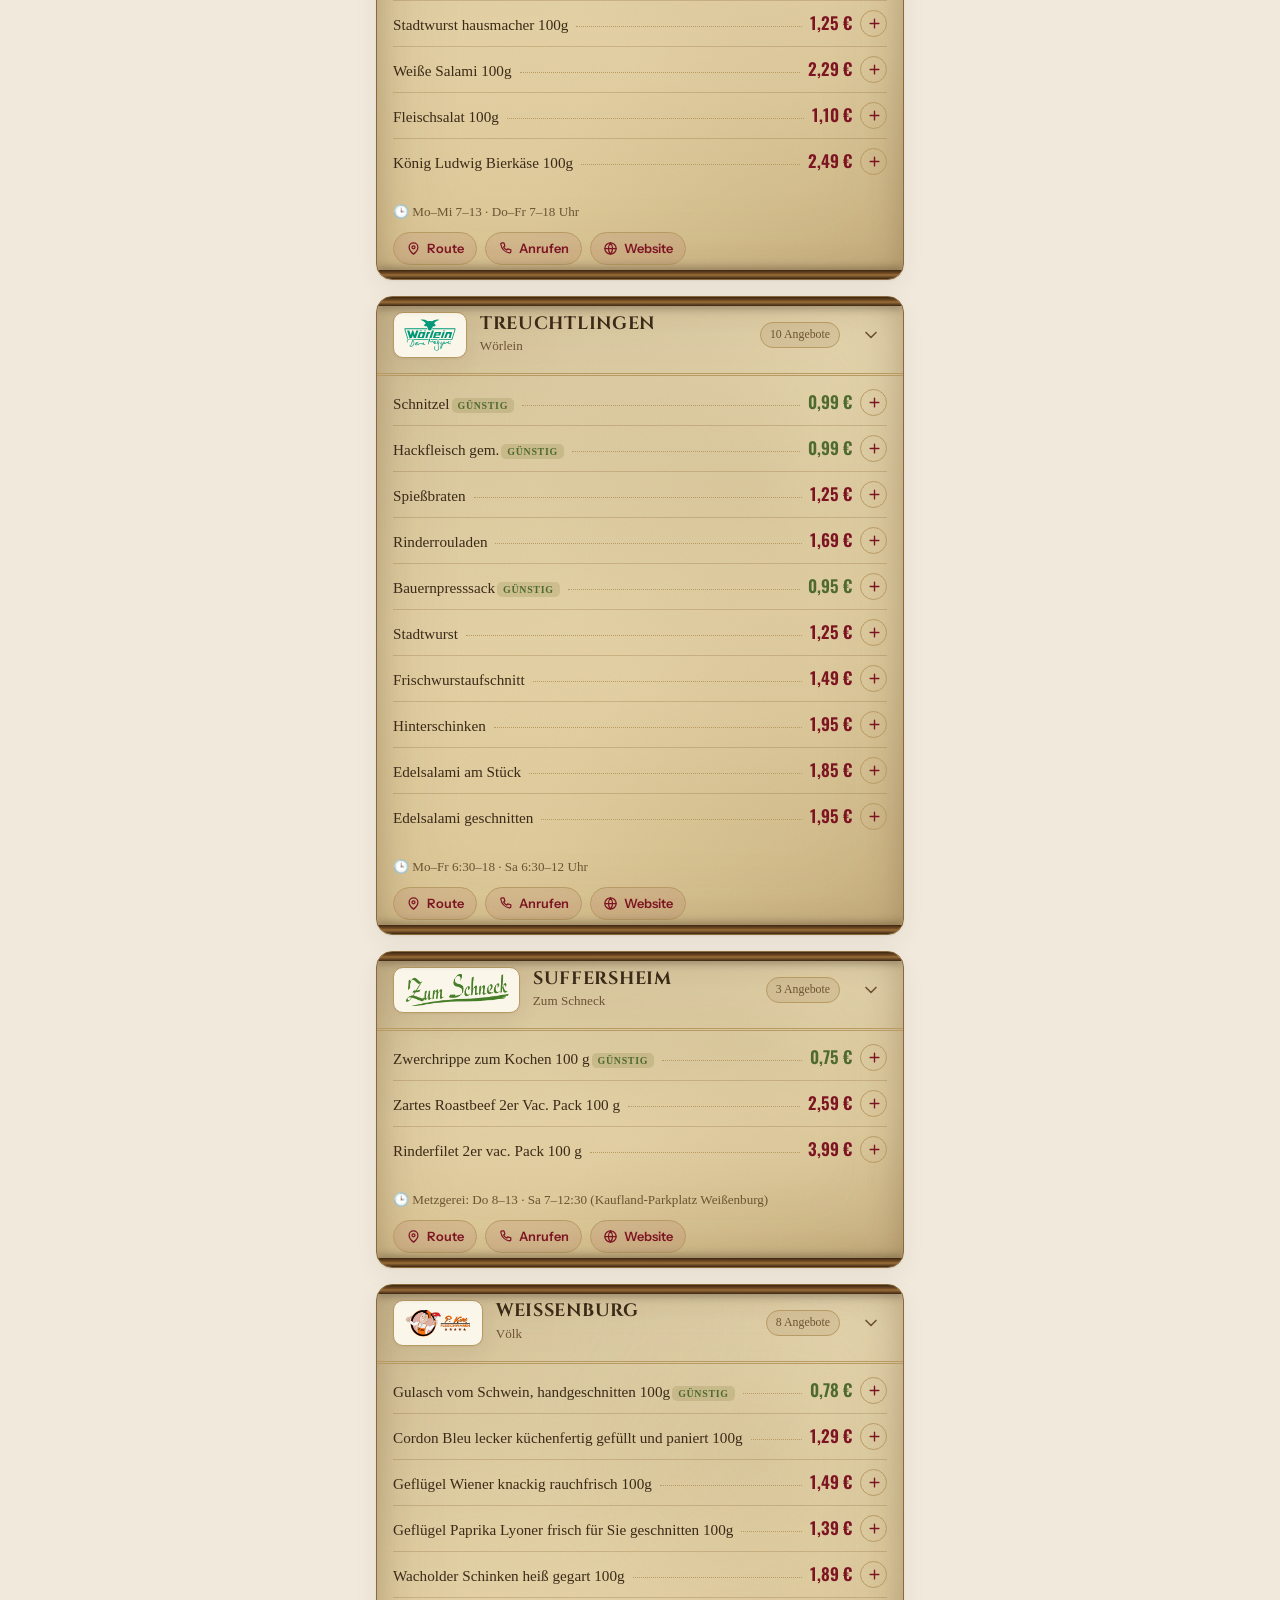
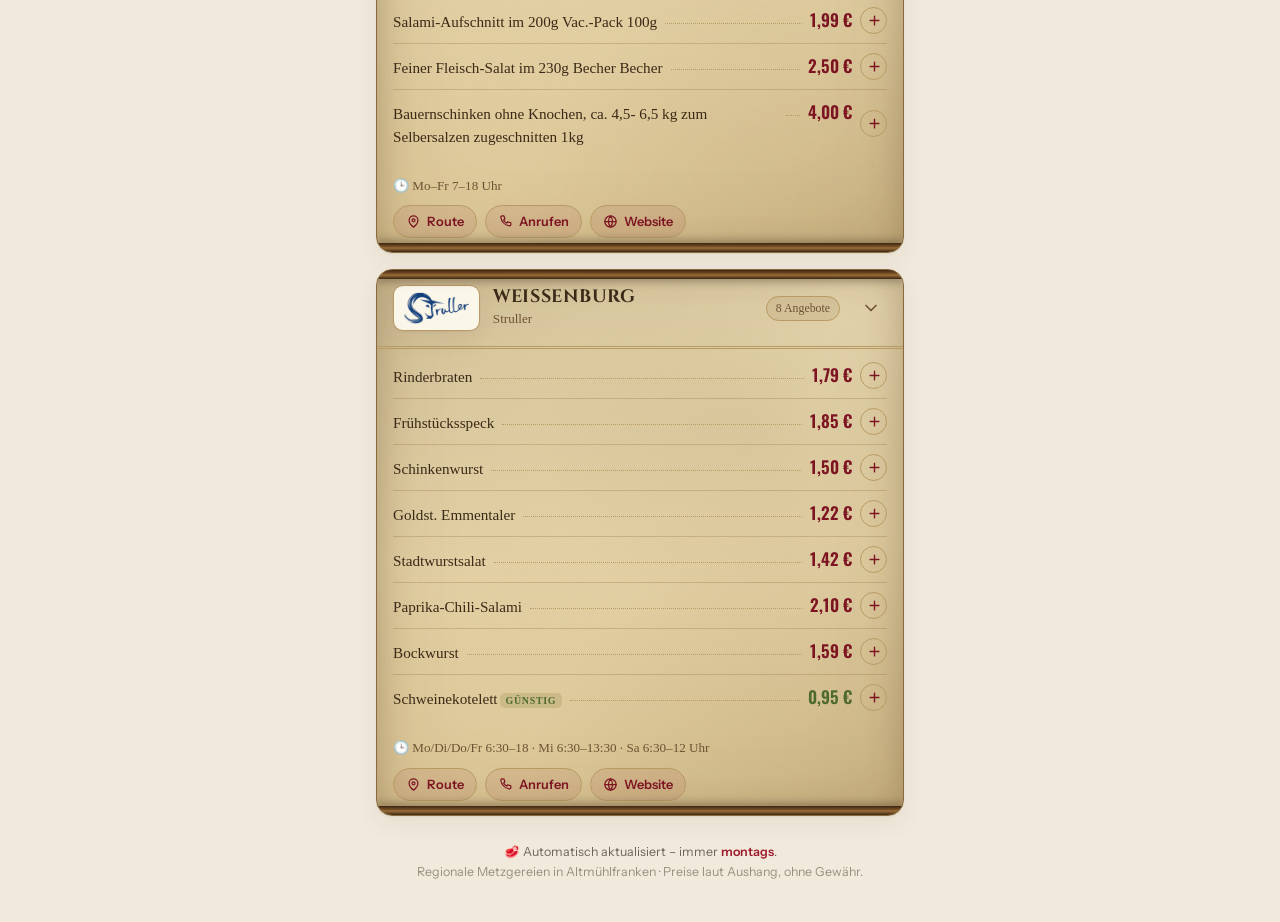
==== commit 373e0f49: "App in „Fleischer-Theke" umbenennen, Icon mit F Co-Authored-By: Claude Opus 5.5 <noreply@anthropic.c" ====
--- a/index.html
+++ b/index.html
@@ -3,13 +3,13 @@
 <head>
 <meta charset="utf-8">
 <meta name="viewport" content="width=device-width, initial-scale=1, viewport-fit=cover">
-<title>Metzgertheke Regional</title>
+<title>Fleischer-Theke Regional</title>
 <meta name="description" content="Wöchentliche Angebote regionaler Metzgereien in Altmühlfranken.">
 <meta name="theme-color" content="#F1EADC" media="(prefers-color-scheme: light)">
 <meta name="theme-color" content="#161210" media="(prefers-color-scheme: dark)">
 <meta name="apple-mobile-web-app-capable" content="yes">
 <meta name="mobile-web-app-capable" content="yes">
-<meta name="apple-mobile-web-app-title" content="Metzgertheke Regional">
+<meta name="apple-mobile-web-app-title" content="Fleischer-Theke Regional">
 <meta name="apple-mobile-web-app-status-bar-style" content="default">
 <link rel="manifest" href="manifest.json">
 <link rel="icon" type="image/svg+xml" href="icon.svg">
@@ -261,7 +261,7 @@
 <div class="wrap">
   <header>
     <div class="eyebrow">Angebote der Woche</div>
-    <h1>Metzgertheke Regional</h1>
+    <h1><span style="white-space:nowrap">Fleischer-Theke</span> Regional</h1>
     <div class="region">Altmühlfranken</div>
     <div class="stand"><span class="dot"></span>Aktualisiert:&nbsp;<b id="stand">–</b></div>
     <div>
@@ -311,7 +311,7 @@
   <div class="modal-card" role="dialog" aria-modal="true" aria-labelledby="imTitle">
     <button class="modal-close" id="installClose" aria-label="Schließen">&times;</button>
     <h3 id="imTitle">Als App installieren</h3>
-    <p class="modal-sub">Leg dir die Metzgertheke wie eine App auf den Startbildschirm.</p>
+    <p class="modal-sub">Leg dir die Fleischer-Theke wie eine App auf den Startbildschirm.</p>
     <div id="installBody"></div>
   </div>
 </div>
@@ -641,7 +641,7 @@
   });
   function share(){
     const lines = LIST.map(x=> "• "+x.n+(typeof x.p==="number"?" – "+eur(x.p):"")+"  ("+x.s+")");
-    const text = "🛒 Einkaufsliste – Metzgertheke\n\n"+lines.join("\n");
+    const text = "🛒 Einkaufsliste – Fleischer-Theke\n\n"+lines.join("\n");
     if(navigator.share){ navigator.share({title:"Einkaufsliste", text}).catch(()=>{}); return; }
     if(navigator.clipboard){ navigator.clipboard.writeText(text).then(()=>{ const s=el("listShare"); if(s){ s.textContent="Kopiert ✓"; setTimeout(()=>{s.textContent="Teilen";},1500);} }).catch(()=>{}); }
   }
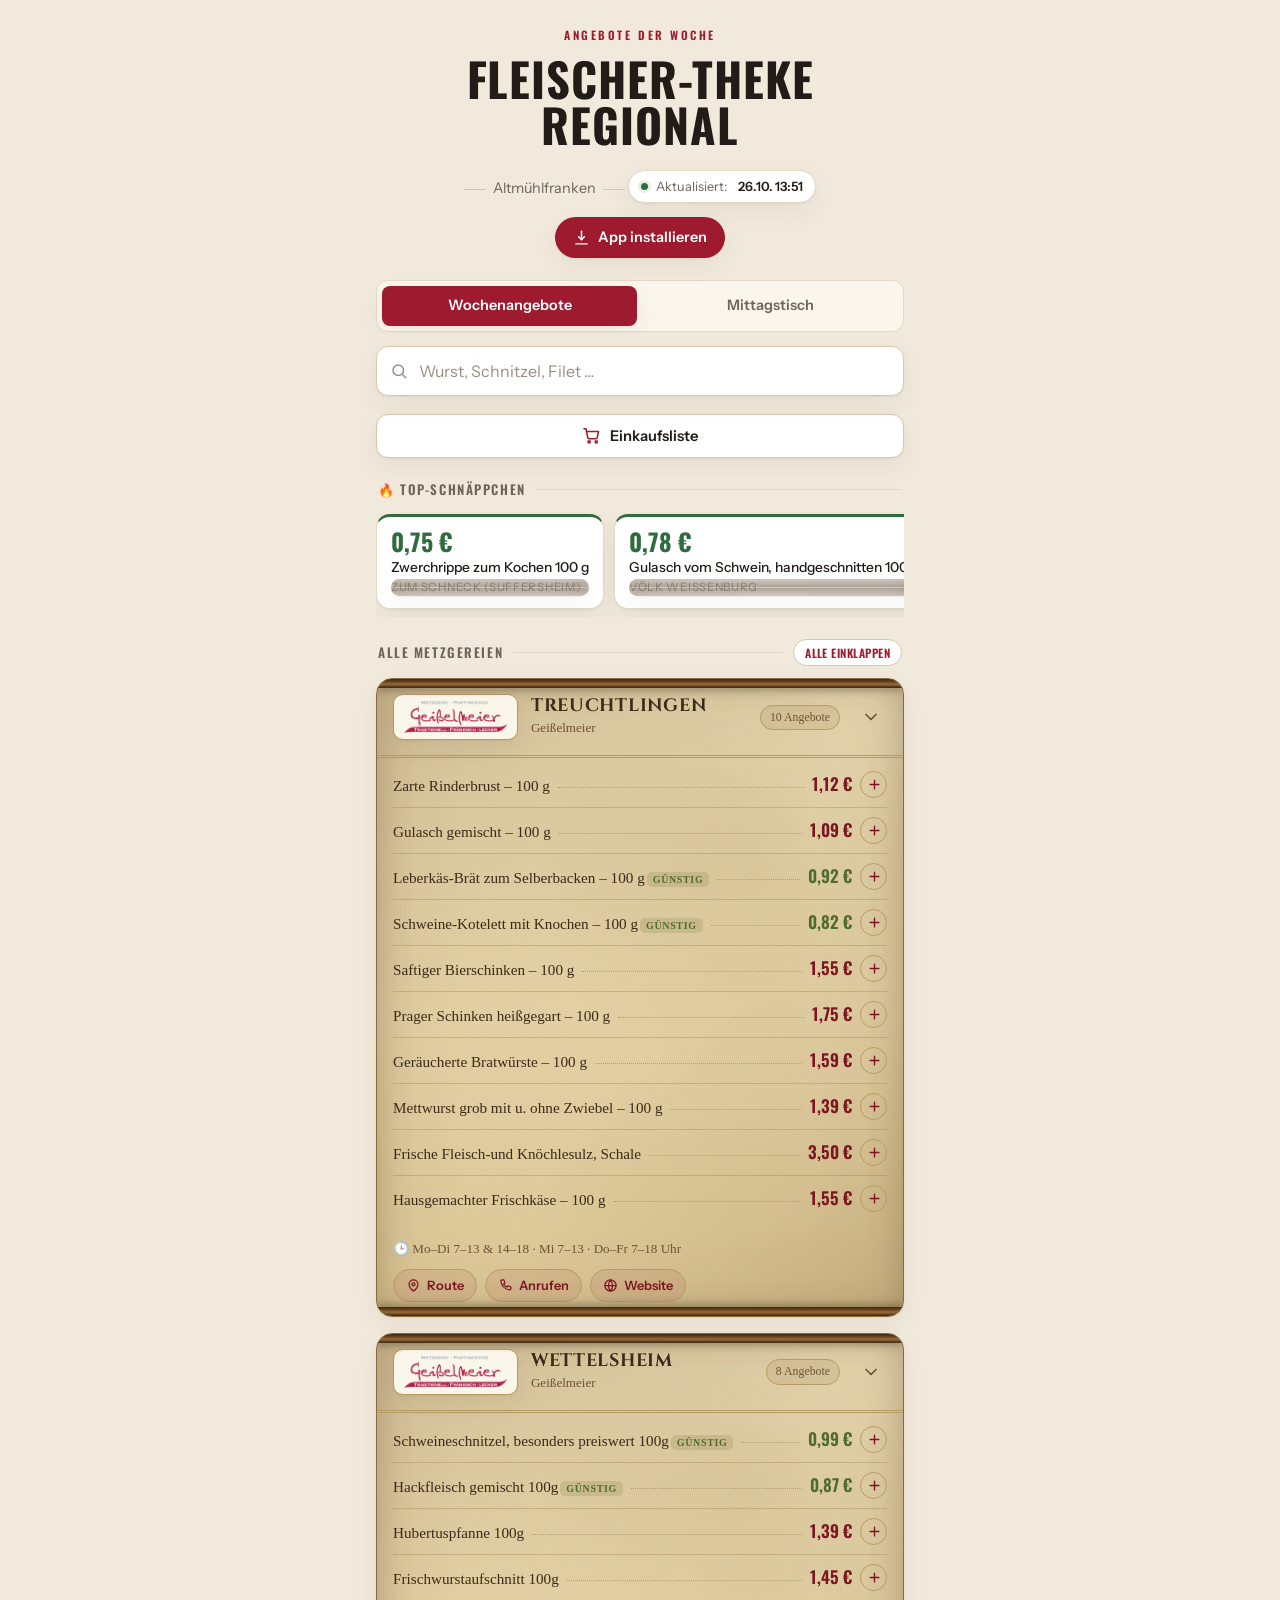
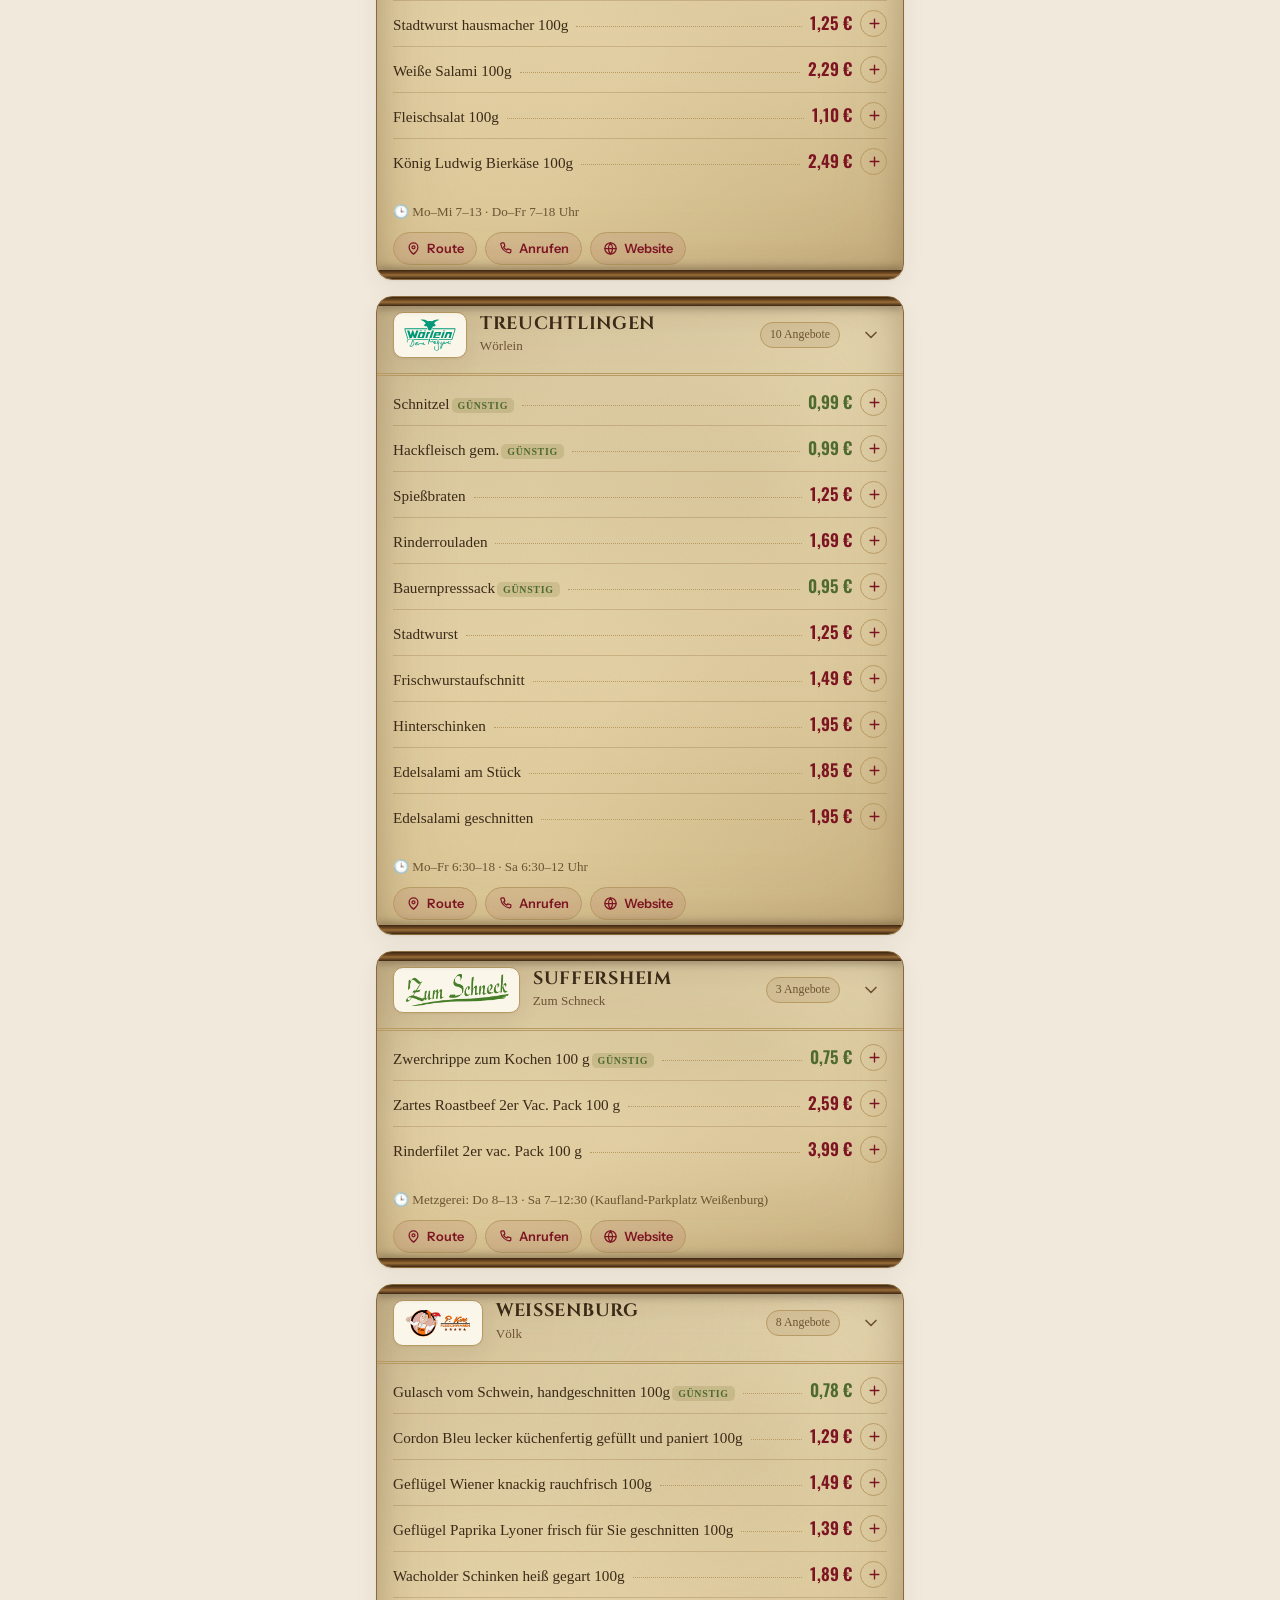
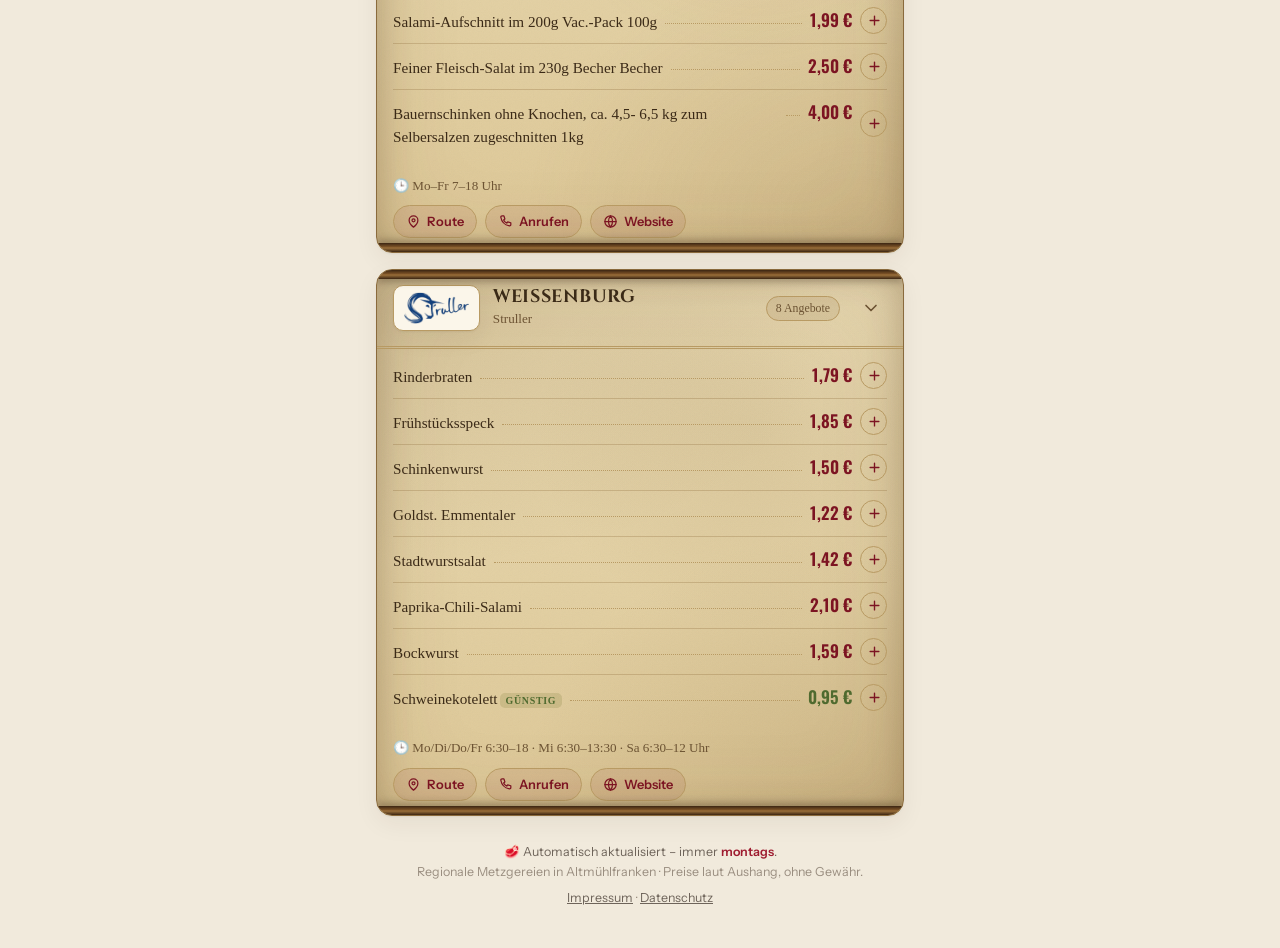
==== commit 414002f2: "Impressum und Datenschutzerklaerung, Schriften selbst gehostet statt Google Fonts Co-Authored-By: Cl" ====
--- a/index.html
+++ b/index.html
@@ -14,9 +14,7 @@
 <link rel="manifest" href="manifest.json">
 <link rel="icon" type="image/svg+xml" href="icon.svg">
 <link rel="apple-touch-icon" href="apple-touch-icon.png">
-<link rel="preconnect" href="https://fonts.googleapis.com">
-<link rel="preconnect" href="https://fonts.gstatic.com" crossorigin>
-<link rel="stylesheet" href="https://fonts.googleapis.com/css2?family=Oswald:wght@400;500;600;700&family=Instrument+Sans:ital,wght@0,400;0,500;0,600;1,400&family=Cinzel:wght@600;700&display=swap">
+<link rel="stylesheet" href="fonts/fonts.css">
 <style>
   :root{
     --bg:#F1EADC;--surface:#FFFFFF;--surface-2:#FBF6EC;
@@ -126,6 +124,8 @@
   footer{margin-top:26px;text-align:center;font-size:.78rem;color:var(--ink-faint);line-height:1.6}
   footer .auto{color:var(--ink-soft)}
   footer b{color:var(--brand);font-weight:600}
+  footer .legal{margin-top:6px}
+  footer .legal a{color:var(--ink-soft)}
   .noresult,.state{display:none;text-align:center;padding:30px 10px;color:var(--ink-soft)}
   .noresult.show,.state.show{display:block}
   .state .spin{width:26px;height:26px;border:3px solid var(--line-strong);border-top-color:var(--brand);border-radius:50%;margin:0 auto 12px;animation:spin .8s linear infinite}
@@ -304,6 +304,7 @@
   <footer>
     <div class="auto">🥩 Automatisch aktualisiert – immer <b>montags</b>.</div>
     <div>Regionale Metzgereien in Altmühlfranken · Preise laut Aushang, ohne Gewähr.</div>
+    <div class="legal"><a href="impressum.html">Impressum</a> · <a href="datenschutz.html">Datenschutz</a></div>
   </footer>
 </div>
 
--- a/fonts/fonts.css
+++ b/fonts/fonts.css
@@ -0,0 +1,189 @@
+/* Selbst gehostet (vorher Google Fonts) – SIL Open Font License */
+/* latin-ext */
+@font-face {
+  font-family: 'Cinzel';
+  font-style: normal;
+  font-weight: 600;
+  font-display: swap;
+  src: url(Cinzel-600-latin-ext.woff2) format('woff2');
+  unicode-range: U+0100-02BA, U+02BD-02C5, U+02C7-02CC, U+02CE-02D7, U+02DD-02FF, U+0304, U+0308, U+0329, U+1D00-1DBF, U+1E00-1E9F, U+1EF2-1EFF, U+2020, U+20A0-20AB, U+20AD-20C4, U+2113, U+2C60-2C7F, U+A720-A7FF;
+}
+/* latin */
+@font-face {
+  font-family: 'Cinzel';
+  font-style: normal;
+  font-weight: 600;
+  font-display: swap;
+  src: url(Cinzel-600-latin.woff2) format('woff2');
+  unicode-range: U+0000-00FF, U+0131, U+0152-0153, U+02BB-02BC, U+02C6, U+02DA, U+02DC, U+0304, U+0308, U+0329, U+2000-206F, U+20AC, U+2122, U+2191, U+2193, U+2212, U+2215, U+FEFF, U+FFFD;
+}
+/* latin-ext */
+@font-face {
+  font-family: 'Cinzel';
+  font-style: normal;
+  font-weight: 700;
+  font-display: swap;
+  src: url(Cinzel-700-latin-ext.woff2) format('woff2');
+  unicode-range: U+0100-02BA, U+02BD-02C5, U+02C7-02CC, U+02CE-02D7, U+02DD-02FF, U+0304, U+0308, U+0329, U+1D00-1DBF, U+1E00-1E9F, U+1EF2-1EFF, U+2020, U+20A0-20AB, U+20AD-20C4, U+2113, U+2C60-2C7F, U+A720-A7FF;
+}
+/* latin */
+@font-face {
+  font-family: 'Cinzel';
+  font-style: normal;
+  font-weight: 700;
+  font-display: swap;
+  src: url(Cinzel-700-latin.woff2) format('woff2');
+  unicode-range: U+0000-00FF, U+0131, U+0152-0153, U+02BB-02BC, U+02C6, U+02DA, U+02DC, U+0304, U+0308, U+0329, U+2000-206F, U+20AC, U+2122, U+2191, U+2193, U+2212, U+2215, U+FEFF, U+FFFD;
+}
+/* latin-ext */
+@font-face {
+  font-family: 'Instrument Sans';
+  font-style: italic;
+  font-weight: 400;
+  font-stretch: 100%;
+  font-display: swap;
+  src: url(InstrumentSans-400i-latin-ext.woff2) format('woff2');
+  unicode-range: U+0100-02BA, U+02BD-02C5, U+02C7-02CC, U+02CE-02D7, U+02DD-02FF, U+0304, U+0308, U+0329, U+1D00-1DBF, U+1E00-1E9F, U+1EF2-1EFF, U+2020, U+20A0-20AB, U+20AD-20C4, U+2113, U+2C60-2C7F, U+A720-A7FF;
+}
+/* latin */
+@font-face {
+  font-family: 'Instrument Sans';
+  font-style: italic;
+  font-weight: 400;
+  font-stretch: 100%;
+  font-display: swap;
+  src: url(InstrumentSans-400i-latin.woff2) format('woff2');
+  unicode-range: U+0000-00FF, U+0131, U+0152-0153, U+02BB-02BC, U+02C6, U+02DA, U+02DC, U+0304, U+0308, U+0329, U+2000-206F, U+20AC, U+2122, U+2191, U+2193, U+2212, U+2215, U+FEFF, U+FFFD;
+}
+/* latin-ext */
+@font-face {
+  font-family: 'Instrument Sans';
+  font-style: normal;
+  font-weight: 400;
+  font-stretch: 100%;
+  font-display: swap;
+  src: url(InstrumentSans-400-latin-ext.woff2) format('woff2');
+  unicode-range: U+0100-02BA, U+02BD-02C5, U+02C7-02CC, U+02CE-02D7, U+02DD-02FF, U+0304, U+0308, U+0329, U+1D00-1DBF, U+1E00-1E9F, U+1EF2-1EFF, U+2020, U+20A0-20AB, U+20AD-20C4, U+2113, U+2C60-2C7F, U+A720-A7FF;
+}
+/* latin */
+@font-face {
+  font-family: 'Instrument Sans';
+  font-style: normal;
+  font-weight: 400;
+  font-stretch: 100%;
+  font-display: swap;
+  src: url(InstrumentSans-400-latin.woff2) format('woff2');
+  unicode-range: U+0000-00FF, U+0131, U+0152-0153, U+02BB-02BC, U+02C6, U+02DA, U+02DC, U+0304, U+0308, U+0329, U+2000-206F, U+20AC, U+2122, U+2191, U+2193, U+2212, U+2215, U+FEFF, U+FFFD;
+}
+/* latin-ext */
+@font-face {
+  font-family: 'Instrument Sans';
+  font-style: normal;
+  font-weight: 500;
+  font-stretch: 100%;
+  font-display: swap;
+  src: url(InstrumentSans-500-latin-ext.woff2) format('woff2');
+  unicode-range: U+0100-02BA, U+02BD-02C5, U+02C7-02CC, U+02CE-02D7, U+02DD-02FF, U+0304, U+0308, U+0329, U+1D00-1DBF, U+1E00-1E9F, U+1EF2-1EFF, U+2020, U+20A0-20AB, U+20AD-20C4, U+2113, U+2C60-2C7F, U+A720-A7FF;
+}
+/* latin */
+@font-face {
+  font-family: 'Instrument Sans';
+  font-style: normal;
+  font-weight: 500;
+  font-stretch: 100%;
+  font-display: swap;
+  src: url(InstrumentSans-500-latin.woff2) format('woff2');
+  unicode-range: U+0000-00FF, U+0131, U+0152-0153, U+02BB-02BC, U+02C6, U+02DA, U+02DC, U+0304, U+0308, U+0329, U+2000-206F, U+20AC, U+2122, U+2191, U+2193, U+2212, U+2215, U+FEFF, U+FFFD;
+}
+/* latin-ext */
+@font-face {
+  font-family: 'Instrument Sans';
+  font-style: normal;
+  font-weight: 600;
+  font-stretch: 100%;
+  font-display: swap;
+  src: url(InstrumentSans-600-latin-ext.woff2) format('woff2');
+  unicode-range: U+0100-02BA, U+02BD-02C5, U+02C7-02CC, U+02CE-02D7, U+02DD-02FF, U+0304, U+0308, U+0329, U+1D00-1DBF, U+1E00-1E9F, U+1EF2-1EFF, U+2020, U+20A0-20AB, U+20AD-20C4, U+2113, U+2C60-2C7F, U+A720-A7FF;
+}
+/* latin */
+@font-face {
+  font-family: 'Instrument Sans';
+  font-style: normal;
+  font-weight: 600;
+  font-stretch: 100%;
+  font-display: swap;
+  src: url(InstrumentSans-600-latin.woff2) format('woff2');
+  unicode-range: U+0000-00FF, U+0131, U+0152-0153, U+02BB-02BC, U+02C6, U+02DA, U+02DC, U+0304, U+0308, U+0329, U+2000-206F, U+20AC, U+2122, U+2191, U+2193, U+2212, U+2215, U+FEFF, U+FFFD;
+}
+/* latin-ext */
+@font-face {
+  font-family: 'Oswald';
+  font-style: normal;
+  font-weight: 400;
+  font-display: swap;
+  src: url(Oswald-400-latin-ext.woff2) format('woff2');
+  unicode-range: U+0100-02BA, U+02BD-02C5, U+02C7-02CC, U+02CE-02D7, U+02DD-02FF, U+0304, U+0308, U+0329, U+1D00-1DBF, U+1E00-1E9F, U+1EF2-1EFF, U+2020, U+20A0-20AB, U+20AD-20C4, U+2113, U+2C60-2C7F, U+A720-A7FF;
+}
+/* latin */
+@font-face {
+  font-family: 'Oswald';
+  font-style: normal;
+  font-weight: 400;
+  font-display: swap;
+  src: url(Oswald-400-latin.woff2) format('woff2');
+  unicode-range: U+0000-00FF, U+0131, U+0152-0153, U+02BB-02BC, U+02C6, U+02DA, U+02DC, U+0304, U+0308, U+0329, U+2000-206F, U+20AC, U+2122, U+2191, U+2193, U+2212, U+2215, U+FEFF, U+FFFD;
+}
+/* latin-ext */
+@font-face {
+  font-family: 'Oswald';
+  font-style: normal;
+  font-weight: 500;
+  font-display: swap;
+  src: url(Oswald-500-latin-ext.woff2) format('woff2');
+  unicode-range: U+0100-02BA, U+02BD-02C5, U+02C7-02CC, U+02CE-02D7, U+02DD-02FF, U+0304, U+0308, U+0329, U+1D00-1DBF, U+1E00-1E9F, U+1EF2-1EFF, U+2020, U+20A0-20AB, U+20AD-20C4, U+2113, U+2C60-2C7F, U+A720-A7FF;
+}
+/* latin */
+@font-face {
+  font-family: 'Oswald';
+  font-style: normal;
+  font-weight: 500;
+  font-display: swap;
+  src: url(Oswald-500-latin.woff2) format('woff2');
+  unicode-range: U+0000-00FF, U+0131, U+0152-0153, U+02BB-02BC, U+02C6, U+02DA, U+02DC, U+0304, U+0308, U+0329, U+2000-206F, U+20AC, U+2122, U+2191, U+2193, U+2212, U+2215, U+FEFF, U+FFFD;
+}
+/* latin-ext */
+@font-face {
+  font-family: 'Oswald';
+  font-style: normal;
+  font-weight: 600;
+  font-display: swap;
+  src: url(Oswald-600-latin-ext.woff2) format('woff2');
+  unicode-range: U+0100-02BA, U+02BD-02C5, U+02C7-02CC, U+02CE-02D7, U+02DD-02FF, U+0304, U+0308, U+0329, U+1D00-1DBF, U+1E00-1E9F, U+1EF2-1EFF, U+2020, U+20A0-20AB, U+20AD-20C4, U+2113, U+2C60-2C7F, U+A720-A7FF;
+}
+/* latin */
+@font-face {
+  font-family: 'Oswald';
+  font-style: normal;
+  font-weight: 600;
+  font-display: swap;
+  src: url(Oswald-600-latin.woff2) format('woff2');
+  unicode-range: U+0000-00FF, U+0131, U+0152-0153, U+02BB-02BC, U+02C6, U+02DA, U+02DC, U+0304, U+0308, U+0329, U+2000-206F, U+20AC, U+2122, U+2191, U+2193, U+2212, U+2215, U+FEFF, U+FFFD;
+}
+/* latin-ext */
+@font-face {
+  font-family: 'Oswald';
+  font-style: normal;
+  font-weight: 700;
+  font-display: swap;
+  src: url(Oswald-700-latin-ext.woff2) format('woff2');
+  unicode-range: U+0100-02BA, U+02BD-02C5, U+02C7-02CC, U+02CE-02D7, U+02DD-02FF, U+0304, U+0308, U+0329, U+1D00-1DBF, U+1E00-1E9F, U+1EF2-1EFF, U+2020, U+20A0-20AB, U+20AD-20C4, U+2113, U+2C60-2C7F, U+A720-A7FF;
+}
+/* latin */
+@font-face {
+  font-family: 'Oswald';
+  font-style: normal;
+  font-weight: 700;
+  font-display: swap;
+  src: url(Oswald-700-latin.woff2) format('woff2');
+  unicode-range: U+0000-00FF, U+0131, U+0152-0153, U+02BB-02BC, U+02C6, U+02DA, U+02DC, U+0304, U+0308, U+0329, U+2000-206F, U+20AC, U+2122, U+2191, U+2193, U+2212, U+2215, U+FEFF, U+FFFD;
+}
